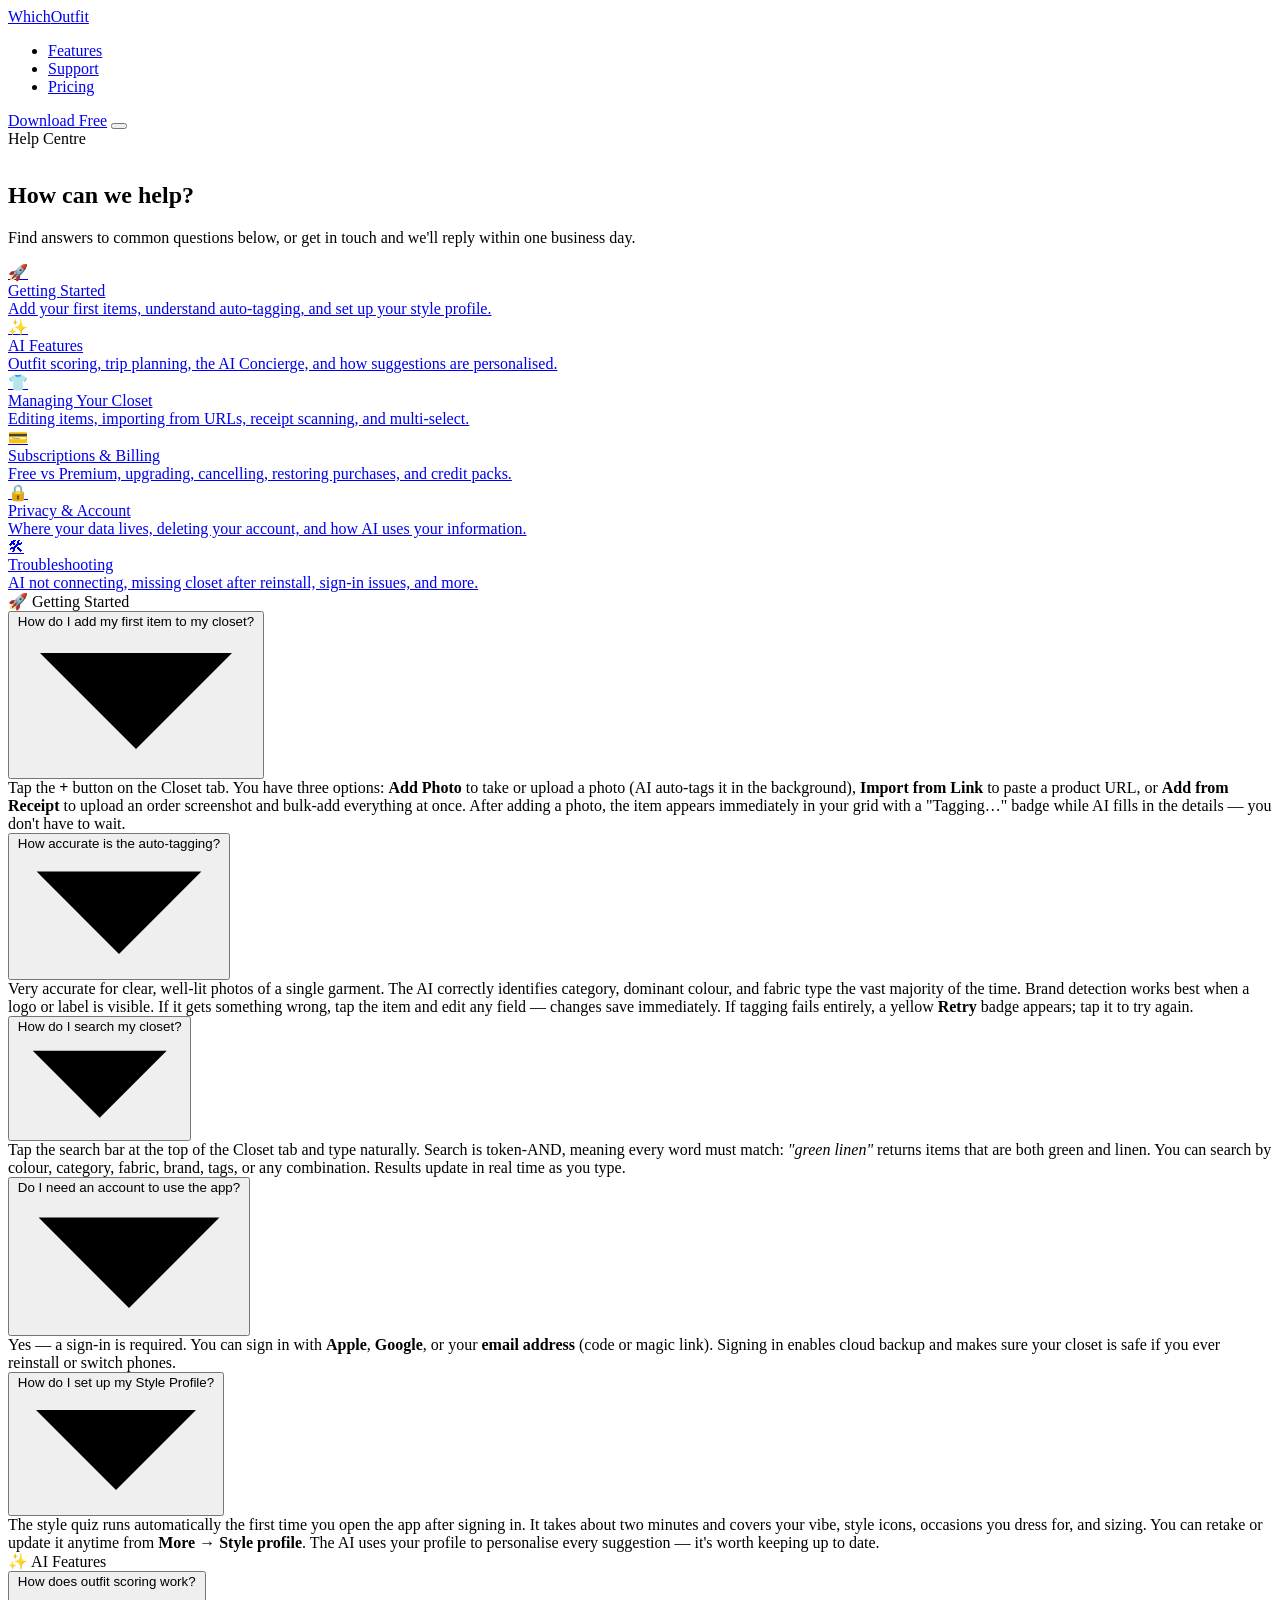
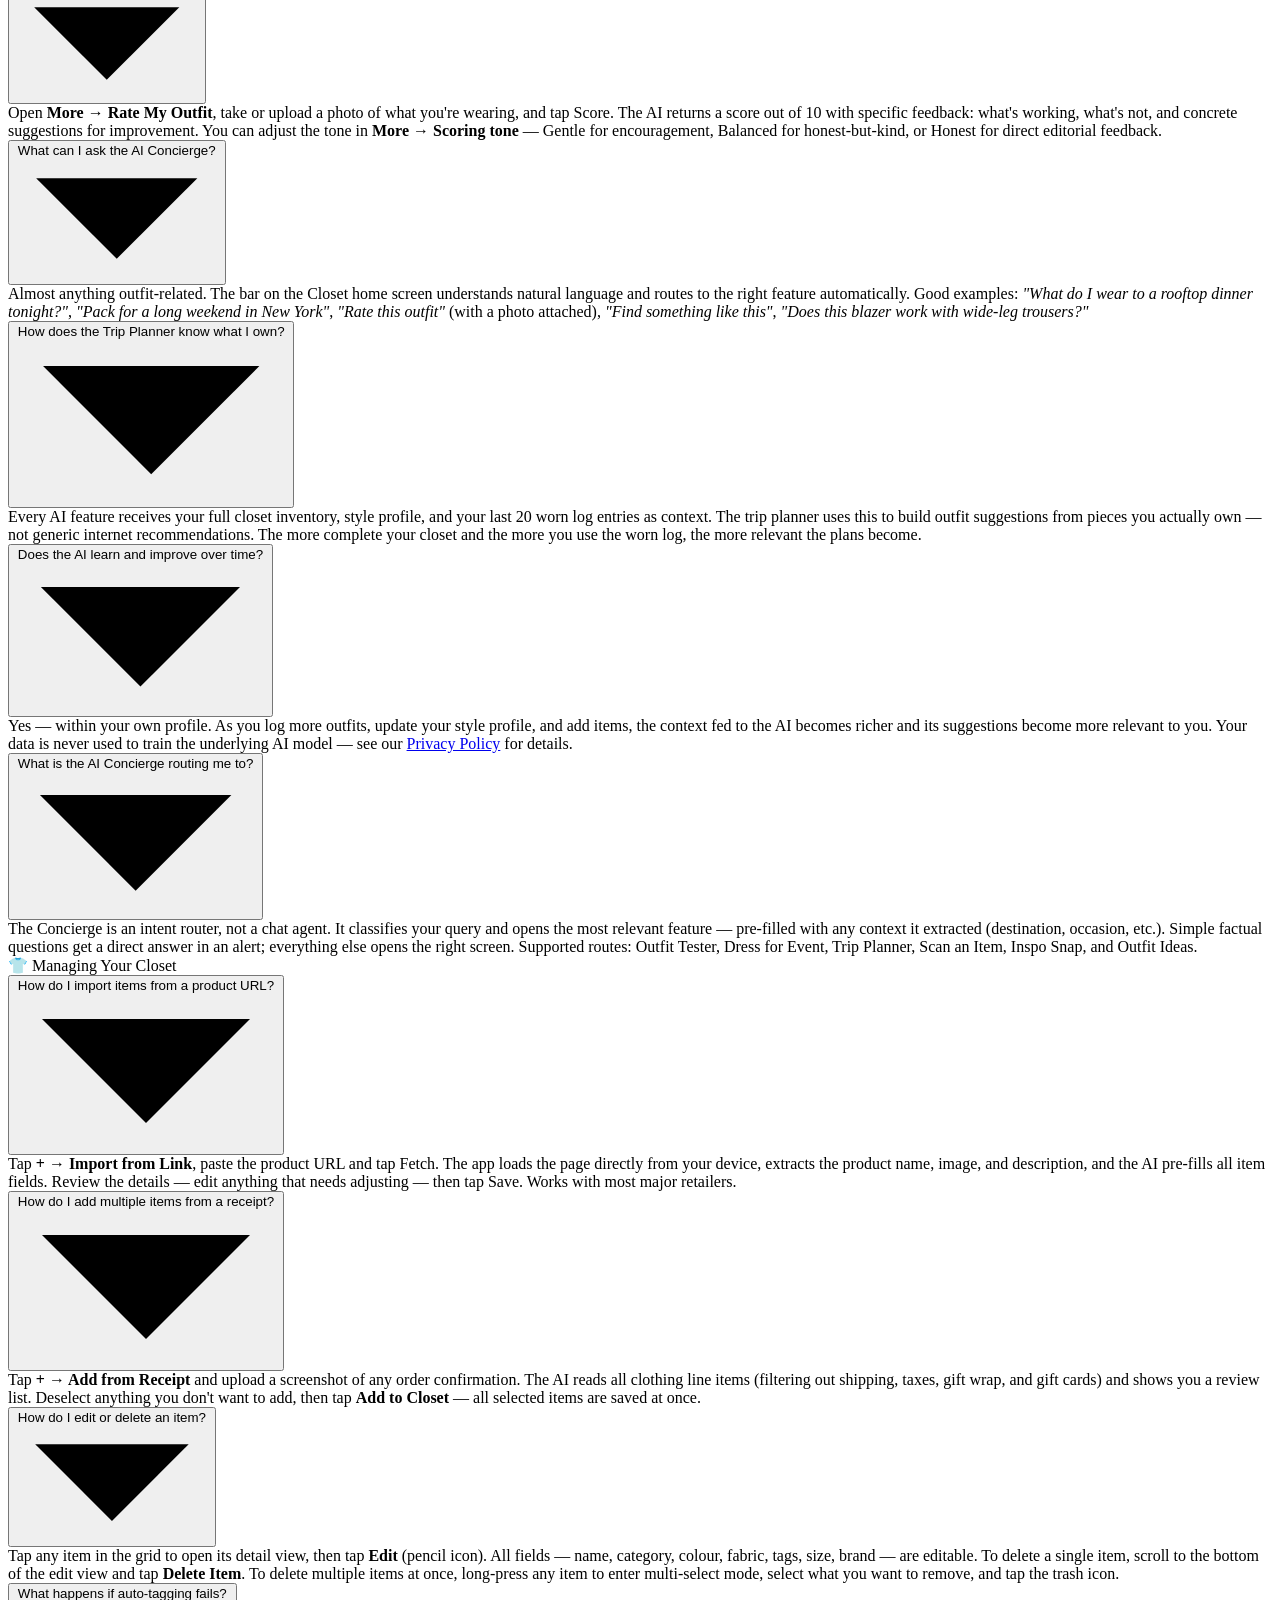
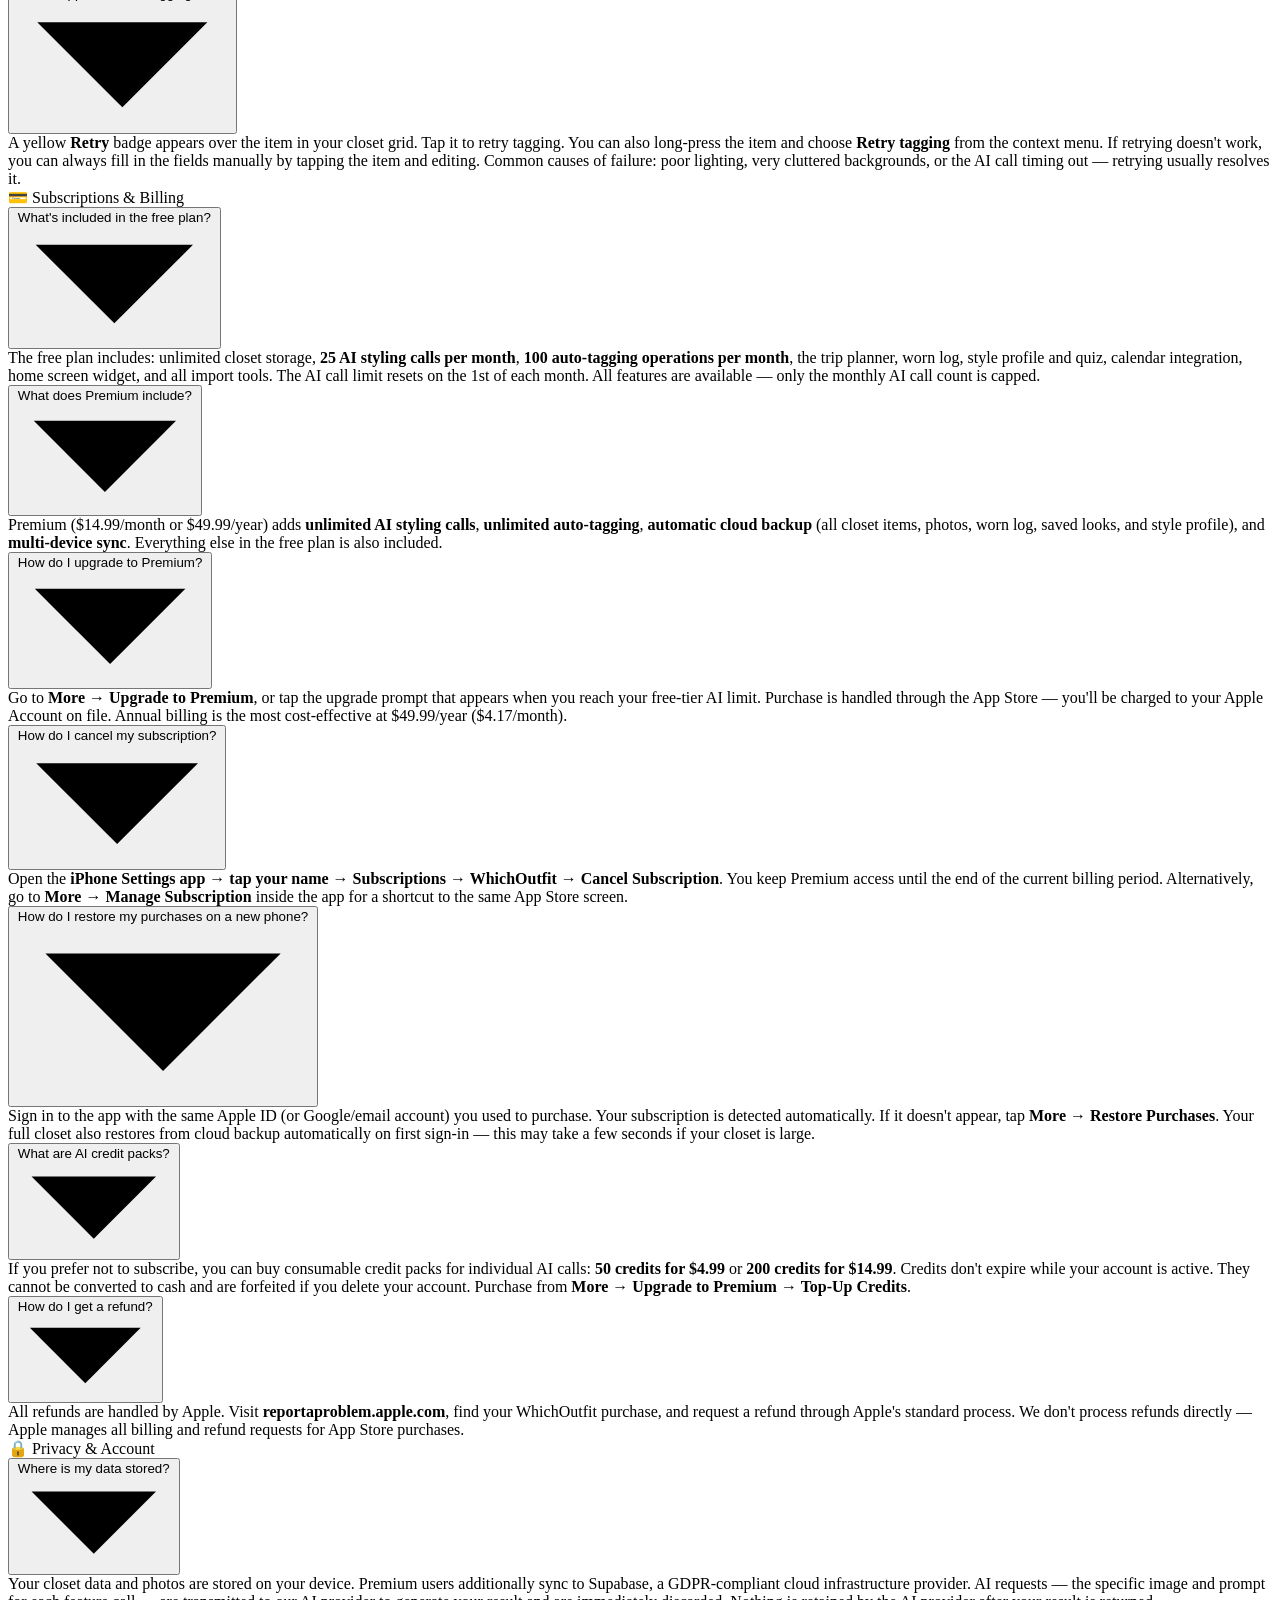
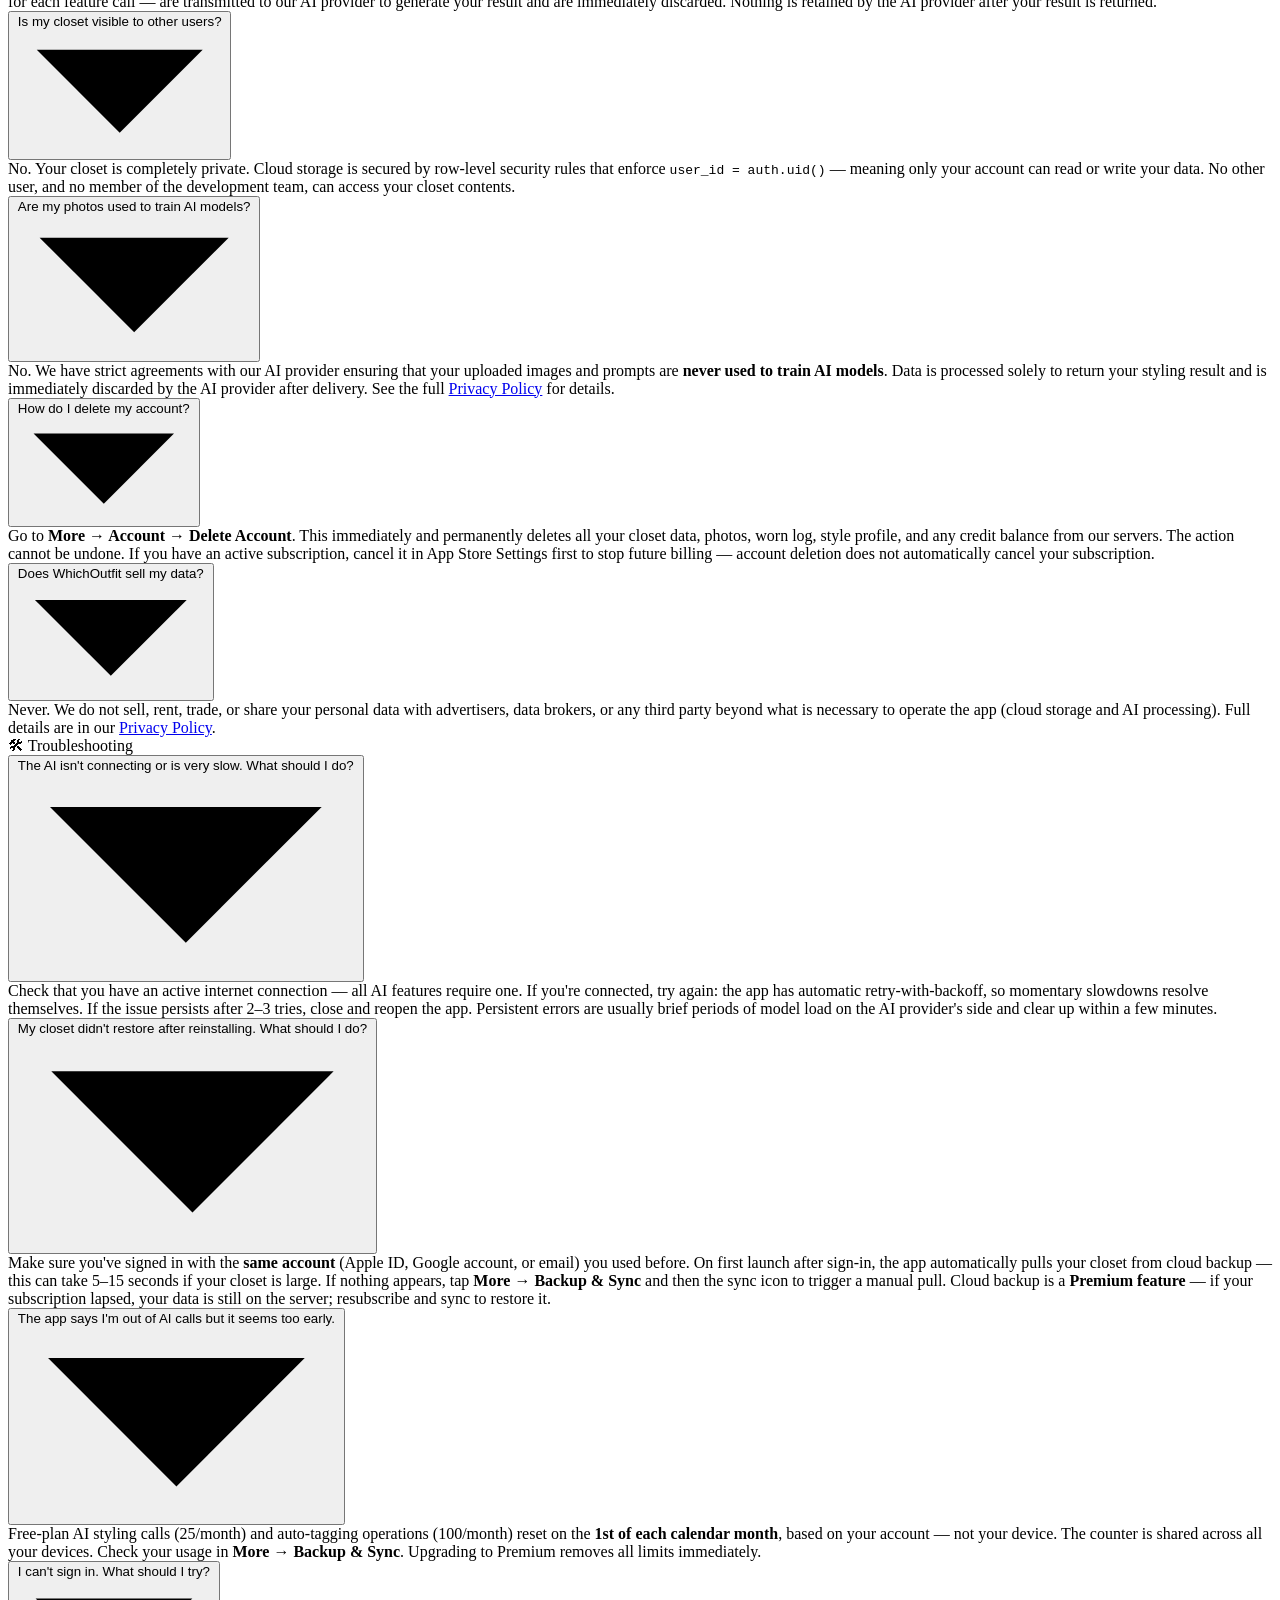
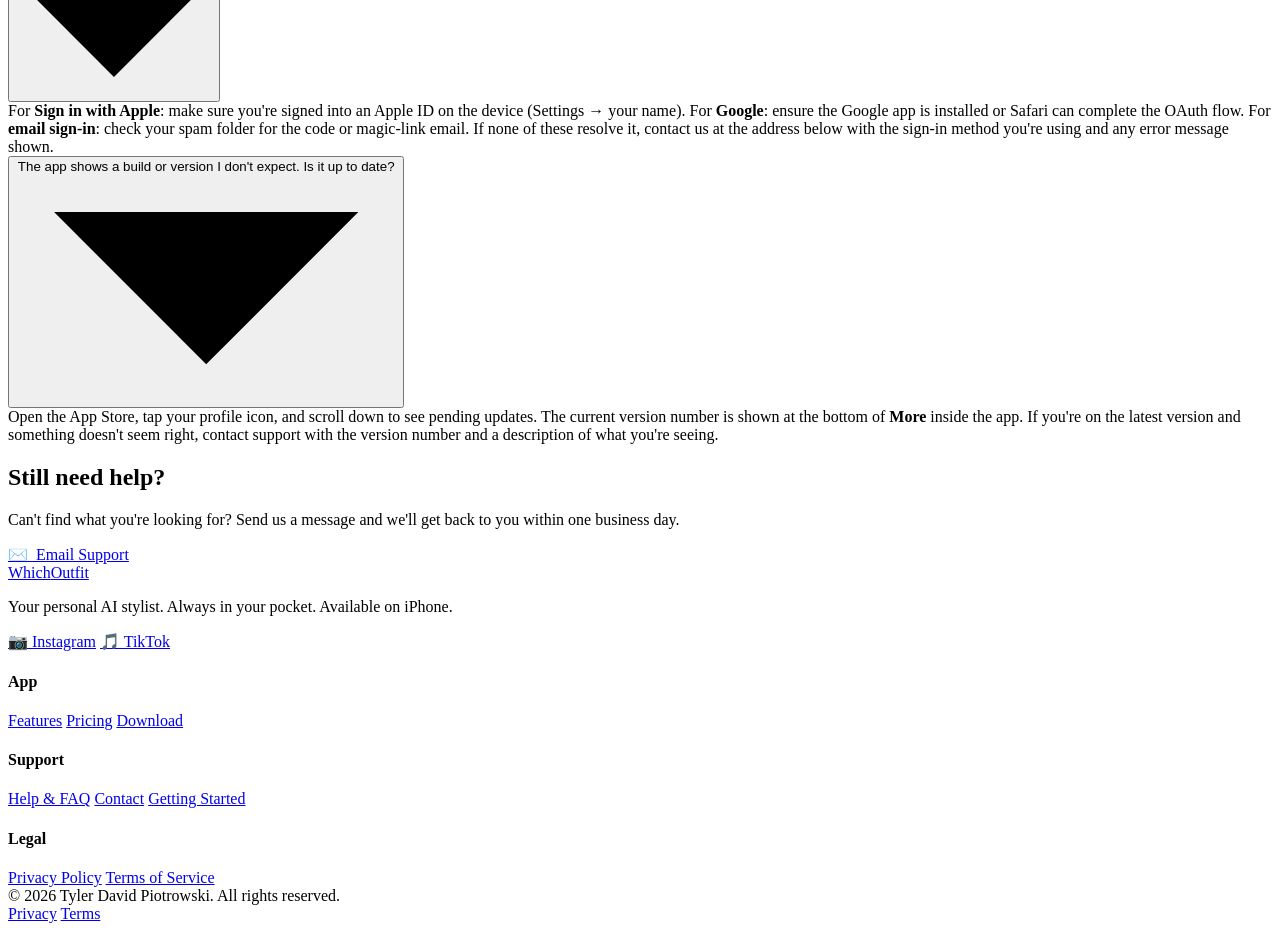
==== support.html @ e0edd76d "Update support.html" ====
<!DOCTYPE html>
<html lang="en">
<head>
  <meta charset="UTF-8">
  <meta name="viewport" content="width=device-width, initial-scale=1.0">
  <title>Support — WhichOutfit</title>
  <meta name="description" content="Help, FAQ, and support for WhichOutfit. Getting started, AI features, subscriptions, privacy, and troubleshooting.">
  <link rel="preconnect" href="https://fonts.googleapis.com">
  <link rel="preconnect" href="https://fonts.gstatic.com" crossorigin>
  <link href="https://fonts.googleapis.com/css2?family=Inter:wght@400;500;600;700;800;900&display=swap" rel="stylesheet">
  <link rel="stylesheet" href="style.css">
</head>
<body>

<nav class="nav" id="nav">
  <div class="nav-inner">
    <a href="index.html" class="nav-logo">Which<span class="grad">Outfit</span></a>
    <ul class="nav-links">
      <li><a href="features.html">Features</a></li>
      <li><a href="support.html" class="active">Support</a></li>
      <li><a href="index.html#pricing">Pricing</a></li>
    </ul>
    <a href="index.html#download" class="nav-dl">Download Free</a>
    <button class="nav-burger" aria-label="Menu"><span></span><span></span><span></span></button>
  </div>
</nav>

<!-- HERO -->
<section class="page-hero">
  <div class="container">
    <span class="eyebrow fade-up" style="color:var(--teal-l);margin-bottom:14px;display:inline-block">Help Centre</span>
    <h1 class="fade-up d1">How can we help?</h1>
    <p class="fade-up d2">Find answers to common questions below, or get in touch and we'll reply within one business day.</p>
  </div>
</section>

<!-- QUICK-NAV CARDS -->
<section class="section section-surface" id="getting-started">
  <div class="container">
    <div class="support-cards fade-up">
      <a href="#getting-started" class="support-card">
        <span class="sc-icon">🚀</span>
        <div>
          <div class="sc-title">Getting Started</div>
          <div class="sc-desc">Add your first items, understand auto-tagging, and set up your style profile.</div>
        </div>
      </a>
      <a href="#ai-features" class="support-card">
        <span class="sc-icon">✨</span>
        <div>
          <div class="sc-title">AI Features</div>
          <div class="sc-desc">Outfit scoring, trip planning, the AI Concierge, and how suggestions are personalised.</div>
        </div>
      </a>
      <a href="#closet" class="support-card">
        <span class="sc-icon">👕</span>
        <div>
          <div class="sc-title">Managing Your Closet</div>
          <div class="sc-desc">Editing items, importing from URLs, receipt scanning, and multi-select.</div>
        </div>
      </a>
      <a href="#billing" class="support-card">
        <span class="sc-icon">💳</span>
        <div>
          <div class="sc-title">Subscriptions & Billing</div>
          <div class="sc-desc">Free vs Premium, upgrading, cancelling, restoring purchases, and credit packs.</div>
        </div>
      </a>
      <a href="#privacy" class="support-card">
        <span class="sc-icon">🔒</span>
        <div>
          <div class="sc-title">Privacy & Account</div>
          <div class="sc-desc">Where your data lives, deleting your account, and how AI uses your information.</div>
        </div>
      </a>
      <a href="#troubleshooting" class="support-card">
        <span class="sc-icon">🛠</span>
        <div>
          <div class="sc-title">Troubleshooting</div>
          <div class="sc-desc">AI not connecting, missing closet after reinstall, sign-in issues, and more.</div>
        </div>
      </a>
    </div>

    <!-- ── GETTING STARTED ── -->
    <div class="faq-group" id="getting-started-faq">
      <div class="faq-group-title">🚀 Getting Started</div>

      <div class="faq-item">
        <button class="faq-q">How do I add my first item to my closet?
          <span class="faq-icon"><svg viewBox="0 0 10 6"><polyline points="1,1 5,5 9,1"/></svg></span>
        </button>
        <div class="faq-a"><div class="faq-a-inner">
          Tap the <strong>+</strong> button on the Closet tab. You have three options: <strong>Add Photo</strong> to take or upload a photo (AI auto-tags it in the background), <strong>Import from Link</strong> to paste a product URL, or <strong>Add from Receipt</strong> to upload an order screenshot and bulk-add everything at once. After adding a photo, the item appears immediately in your grid with a "Tagging…" badge while AI fills in the details — you don't have to wait.
        </div></div>
      </div>

      <div class="faq-item">
        <button class="faq-q">How accurate is the auto-tagging?
          <span class="faq-icon"><svg viewBox="0 0 10 6"><polyline points="1,1 5,5 9,1"/></svg></span>
        </button>
        <div class="faq-a"><div class="faq-a-inner">
          Very accurate for clear, well-lit photos of a single garment. The AI correctly identifies category, dominant colour, and fabric type the vast majority of the time. Brand detection works best when a logo or label is visible. If it gets something wrong, tap the item and edit any field — changes save immediately. If tagging fails entirely, a yellow <strong>Retry</strong> badge appears; tap it to try again.
        </div></div>
      </div>

      <div class="faq-item">
        <button class="faq-q">How do I search my closet?
          <span class="faq-icon"><svg viewBox="0 0 10 6"><polyline points="1,1 5,5 9,1"/></svg></span>
        </button>
        <div class="faq-a"><div class="faq-a-inner">
          Tap the search bar at the top of the Closet tab and type naturally. Search is token-AND, meaning every word must match: <em>"green linen"</em> returns items that are both green and linen. You can search by colour, category, fabric, brand, tags, or any combination. Results update in real time as you type.
        </div></div>
      </div>

      <div class="faq-item">
        <button class="faq-q">Do I need an account to use the app?
          <span class="faq-icon"><svg viewBox="0 0 10 6"><polyline points="1,1 5,5 9,1"/></svg></span>
        </button>
        <div class="faq-a"><div class="faq-a-inner">
          Yes — a sign-in is required. You can sign in with <strong>Apple</strong>, <strong>Google</strong>, or your <strong>email address</strong> (code or magic link). Signing in enables cloud backup and makes sure your closet is safe if you ever reinstall or switch phones.
        </div></div>
      </div>

      <div class="faq-item">
        <button class="faq-q">How do I set up my Style Profile?
          <span class="faq-icon"><svg viewBox="0 0 10 6"><polyline points="1,1 5,5 9,1"/></svg></span>
        </button>
        <div class="faq-a"><div class="faq-a-inner">
          The style quiz runs automatically the first time you open the app after signing in. It takes about two minutes and covers your vibe, style icons, occasions you dress for, and sizing. You can retake or update it anytime from <strong>More → Style profile</strong>. The AI uses your profile to personalise every suggestion — it's worth keeping up to date.
        </div></div>
      </div>
    </div>

    <!-- ── AI FEATURES ── -->
    <div class="faq-group" id="ai-features">
      <div class="faq-group-title">✨ AI Features</div>

      <div class="faq-item">
        <button class="faq-q">How does outfit scoring work?
          <span class="faq-icon"><svg viewBox="0 0 10 6"><polyline points="1,1 5,5 9,1"/></svg></span>
        </button>
        <div class="faq-a"><div class="faq-a-inner">
          Open <strong>More → Rate My Outfit</strong>, take or upload a photo of what you're wearing, and tap Score. The AI returns a score out of 10 with specific feedback: what's working, what's not, and concrete suggestions for improvement. You can adjust the tone in <strong>More → Scoring tone</strong> — Gentle for encouragement, Balanced for honest-but-kind, or Honest for direct editorial feedback.
        </div></div>
      </div>

      <div class="faq-item">
        <button class="faq-q">What can I ask the AI Concierge?
          <span class="faq-icon"><svg viewBox="0 0 10 6"><polyline points="1,1 5,5 9,1"/></svg></span>
        </button>
        <div class="faq-a"><div class="faq-a-inner">
          Almost anything outfit-related. The bar on the Closet home screen understands natural language and routes to the right feature automatically. Good examples: <em>"What do I wear to a rooftop dinner tonight?"</em>, <em>"Pack for a long weekend in New York"</em>, <em>"Rate this outfit"</em> (with a photo attached), <em>"Find something like this"</em>, <em>"Does this blazer work with wide-leg trousers?"</em>
        </div></div>
      </div>

      <div class="faq-item">
        <button class="faq-q">How does the Trip Planner know what I own?
          <span class="faq-icon"><svg viewBox="0 0 10 6"><polyline points="1,1 5,5 9,1"/></svg></span>
        </button>
        <div class="faq-a"><div class="faq-a-inner">
          Every AI feature receives your full closet inventory, style profile, and your last 20 worn log entries as context. The trip planner uses this to build outfit suggestions from pieces you actually own — not generic internet recommendations. The more complete your closet and the more you use the worn log, the more relevant the plans become.
        </div></div>
      </div>

      <div class="faq-item">
        <button class="faq-q">Does the AI learn and improve over time?
          <span class="faq-icon"><svg viewBox="0 0 10 6"><polyline points="1,1 5,5 9,1"/></svg></span>
        </button>
        <div class="faq-a"><div class="faq-a-inner">
          Yes — within your own profile. As you log more outfits, update your style profile, and add items, the context fed to the AI becomes richer and its suggestions become more relevant to you. Your data is never used to train the underlying AI model — see our <a href="privacy.html">Privacy Policy</a> for details.
        </div></div>
      </div>

      <div class="faq-item">
        <button class="faq-q">What is the AI Concierge routing me to?
          <span class="faq-icon"><svg viewBox="0 0 10 6"><polyline points="1,1 5,5 9,1"/></svg></span>
        </button>
        <div class="faq-a"><div class="faq-a-inner">
          The Concierge is an intent router, not a chat agent. It classifies your query and opens the most relevant feature — pre-filled with any context it extracted (destination, occasion, etc.). Simple factual questions get a direct answer in an alert; everything else opens the right screen. Supported routes: Outfit Tester, Dress for Event, Trip Planner, Scan an Item, Inspo Snap, and Outfit Ideas.
        </div></div>
      </div>
    </div>

    <!-- ── CLOSET MANAGEMENT ── -->
    <div class="faq-group" id="closet">
      <div class="faq-group-title">👕 Managing Your Closet</div>

      <div class="faq-item">
        <button class="faq-q">How do I import items from a product URL?
          <span class="faq-icon"><svg viewBox="0 0 10 6"><polyline points="1,1 5,5 9,1"/></svg></span>
        </button>
        <div class="faq-a"><div class="faq-a-inner">
          Tap <strong>+ → Import from Link</strong>, paste the product URL and tap Fetch. The app loads the page directly from your device, extracts the product name, image, and description, and the AI pre-fills all item fields. Review the details — edit anything that needs adjusting — then tap Save. Works with most major retailers.
        </div></div>
      </div>

      <div class="faq-item">
        <button class="faq-q">How do I add multiple items from a receipt?
          <span class="faq-icon"><svg viewBox="0 0 10 6"><polyline points="1,1 5,5 9,1"/></svg></span>
        </button>
        <div class="faq-a"><div class="faq-a-inner">
          Tap <strong>+ → Add from Receipt</strong> and upload a screenshot of any order confirmation. The AI reads all clothing line items (filtering out shipping, taxes, gift wrap, and gift cards) and shows you a review list. Deselect anything you don't want to add, then tap <strong>Add to Closet</strong> — all selected items are saved at once.
        </div></div>
      </div>

      <div class="faq-item">
        <button class="faq-q">How do I edit or delete an item?
          <span class="faq-icon"><svg viewBox="0 0 10 6"><polyline points="1,1 5,5 9,1"/></svg></span>
        </button>
        <div class="faq-a"><div class="faq-a-inner">
          Tap any item in the grid to open its detail view, then tap <strong>Edit</strong> (pencil icon). All fields — name, category, colour, fabric, tags, size, brand — are editable. To delete a single item, scroll to the bottom of the edit view and tap <strong>Delete Item</strong>. To delete multiple items at once, long-press any item to enter multi-select mode, select what you want to remove, and tap the trash icon.
        </div></div>
      </div>

      <div class="faq-item">
        <button class="faq-q">What happens if auto-tagging fails?
          <span class="faq-icon"><svg viewBox="0 0 10 6"><polyline points="1,1 5,5 9,1"/></svg></span>
        </button>
        <div class="faq-a"><div class="faq-a-inner">
          A yellow <strong>Retry</strong> badge appears over the item in your closet grid. Tap it to retry tagging. You can also long-press the item and choose <strong>Retry tagging</strong> from the context menu. If retrying doesn't work, you can always fill in the fields manually by tapping the item and editing. Common causes of failure: poor lighting, very cluttered backgrounds, or the AI call timing out — retrying usually resolves it.
        </div></div>
      </div>
    </div>

    <!-- ── BILLING ── -->
    <div class="faq-group" id="billing">
      <div class="faq-group-title">💳 Subscriptions & Billing</div>

      <div class="faq-item">
        <button class="faq-q">What's included in the free plan?
          <span class="faq-icon"><svg viewBox="0 0 10 6"><polyline points="1,1 5,5 9,1"/></svg></span>
        </button>
        <div class="faq-a"><div class="faq-a-inner">
          The free plan includes: unlimited closet storage, <strong>25 AI styling calls per month</strong>, <strong>100 auto-tagging operations per month</strong>, the trip planner, worn log, style profile and quiz, calendar integration, home screen widget, and all import tools. The AI call limit resets on the 1st of each month. All features are available — only the monthly AI call count is capped.
        </div></div>
      </div>

      <div class="faq-item">
        <button class="faq-q">What does Premium include?
          <span class="faq-icon"><svg viewBox="0 0 10 6"><polyline points="1,1 5,5 9,1"/></svg></span>
        </button>
        <div class="faq-a"><div class="faq-a-inner">
          Premium ($14.99/month or $49.99/year) adds <strong>unlimited AI styling calls</strong>, <strong>unlimited auto-tagging</strong>, <strong>automatic cloud backup</strong> (all closet items, photos, worn log, saved looks, and style profile), and <strong>multi-device sync</strong>. Everything else in the free plan is also included.
        </div></div>
      </div>

      <div class="faq-item">
        <button class="faq-q">How do I upgrade to Premium?
          <span class="faq-icon"><svg viewBox="0 0 10 6"><polyline points="1,1 5,5 9,1"/></svg></span>
        </button>
        <div class="faq-a"><div class="faq-a-inner">
          Go to <strong>More → Upgrade to Premium</strong>, or tap the upgrade prompt that appears when you reach your free-tier AI limit. Purchase is handled through the App Store — you'll be charged to your Apple Account on file. Annual billing is the most cost-effective at $49.99/year ($4.17/month).
        </div></div>
      </div>

      <div class="faq-item">
        <button class="faq-q">How do I cancel my subscription?
          <span class="faq-icon"><svg viewBox="0 0 10 6"><polyline points="1,1 5,5 9,1"/></svg></span>
        </button>
        <div class="faq-a"><div class="faq-a-inner">
          Open the <strong>iPhone Settings app → tap your name → Subscriptions → WhichOutfit → Cancel Subscription</strong>. You keep Premium access until the end of the current billing period. Alternatively, go to <strong>More → Manage Subscription</strong> inside the app for a shortcut to the same App Store screen.
        </div></div>
      </div>

      <div class="faq-item">
        <button class="faq-q">How do I restore my purchases on a new phone?
          <span class="faq-icon"><svg viewBox="0 0 10 6"><polyline points="1,1 5,5 9,1"/></svg></span>
        </button>
        <div class="faq-a"><div class="faq-a-inner">
          Sign in to the app with the same Apple ID (or Google/email account) you used to purchase. Your subscription is detected automatically. If it doesn't appear, tap <strong>More → Restore Purchases</strong>. Your full closet also restores from cloud backup automatically on first sign-in — this may take a few seconds if your closet is large.
        </div></div>
      </div>

      <div class="faq-item">
        <button class="faq-q">What are AI credit packs?
          <span class="faq-icon"><svg viewBox="0 0 10 6"><polyline points="1,1 5,5 9,1"/></svg></span>
        </button>
        <div class="faq-a"><div class="faq-a-inner">
          If you prefer not to subscribe, you can buy consumable credit packs for individual AI calls: <strong>50 credits for $4.99</strong> or <strong>200 credits for $14.99</strong>. Credits don't expire while your account is active. They cannot be converted to cash and are forfeited if you delete your account. Purchase from <strong>More → Upgrade to Premium → Top-Up Credits</strong>.
        </div></div>
      </div>

      <div class="faq-item">
        <button class="faq-q">How do I get a refund?
          <span class="faq-icon"><svg viewBox="0 0 10 6"><polyline points="1,1 5,5 9,1"/></svg></span>
        </button>
        <div class="faq-a"><div class="faq-a-inner">
          All refunds are handled by Apple. Visit <strong>reportaproblem.apple.com</strong>, find your WhichOutfit purchase, and request a refund through Apple's standard process. We don't process refunds directly — Apple manages all billing and refund requests for App Store purchases.
        </div></div>
      </div>
    </div>

    <!-- ── PRIVACY & ACCOUNT ── -->
    <div class="faq-group" id="privacy">
      <div class="faq-group-title">🔒 Privacy & Account</div>

      <div class="faq-item">
        <button class="faq-q">Where is my data stored?
          <span class="faq-icon"><svg viewBox="0 0 10 6"><polyline points="1,1 5,5 9,1"/></svg></span>
        </button>
        <div class="faq-a"><div class="faq-a-inner">
          Your closet data and photos are stored on your device. Premium users additionally sync to Supabase, a GDPR-compliant cloud infrastructure provider. AI requests — the specific image and prompt for each feature call — are transmitted to our AI provider to generate your result and are immediately discarded. Nothing is retained by the AI provider after your result is returned.
        </div></div>
      </div>

      <div class="faq-item">
        <button class="faq-q">Is my closet visible to other users?
          <span class="faq-icon"><svg viewBox="0 0 10 6"><polyline points="1,1 5,5 9,1"/></svg></span>
        </button>
        <div class="faq-a"><div class="faq-a-inner">
          No. Your closet is completely private. Cloud storage is secured by row-level security rules that enforce <code>user_id = auth.uid()</code> — meaning only your account can read or write your data. No other user, and no member of the development team, can access your closet contents.
        </div></div>
      </div>

      <div class="faq-item">
        <button class="faq-q">Are my photos used to train AI models?
          <span class="faq-icon"><svg viewBox="0 0 10 6"><polyline points="1,1 5,5 9,1"/></svg></span>
        </button>
        <div class="faq-a"><div class="faq-a-inner">
          No. We have strict agreements with our AI provider ensuring that your uploaded images and prompts are <strong>never used to train AI models</strong>. Data is processed solely to return your styling result and is immediately discarded by the AI provider after delivery. See the full <a href="privacy.html">Privacy Policy</a> for details.
        </div></div>
      </div>

      <div class="faq-item">
        <button class="faq-q">How do I delete my account?
          <span class="faq-icon"><svg viewBox="0 0 10 6"><polyline points="1,1 5,5 9,1"/></svg></span>
        </button>
        <div class="faq-a"><div class="faq-a-inner">
          Go to <strong>More → Account → Delete Account</strong>. This immediately and permanently deletes all your closet data, photos, worn log, style profile, and any credit balance from our servers. The action cannot be undone. If you have an active subscription, cancel it in App Store Settings first to stop future billing — account deletion does not automatically cancel your subscription.
        </div></div>
      </div>

      <div class="faq-item">
        <button class="faq-q">Does WhichOutfit sell my data?
          <span class="faq-icon"><svg viewBox="0 0 10 6"><polyline points="1,1 5,5 9,1"/></svg></span>
        </button>
        <div class="faq-a"><div class="faq-a-inner">
          Never. We do not sell, rent, trade, or share your personal data with advertisers, data brokers, or any third party beyond what is necessary to operate the app (cloud storage and AI processing). Full details are in our <a href="privacy.html">Privacy Policy</a>.
        </div></div>
      </div>
    </div>

    <!-- ── TROUBLESHOOTING ── -->
    <div class="faq-group" id="troubleshooting">
      <div class="faq-group-title">🛠 Troubleshooting</div>

      <div class="faq-item">
        <button class="faq-q">The AI isn't connecting or is very slow. What should I do?
          <span class="faq-icon"><svg viewBox="0 0 10 6"><polyline points="1,1 5,5 9,1"/></svg></span>
        </button>
        <div class="faq-a"><div class="faq-a-inner">
          Check that you have an active internet connection — all AI features require one. If you're connected, try again: the app has automatic retry-with-backoff, so momentary slowdowns resolve themselves. If the issue persists after 2–3 tries, close and reopen the app. Persistent errors are usually brief periods of model load on the AI provider's side and clear up within a few minutes.
        </div></div>
      </div>

      <div class="faq-item">
        <button class="faq-q">My closet didn't restore after reinstalling. What should I do?
          <span class="faq-icon"><svg viewBox="0 0 10 6"><polyline points="1,1 5,5 9,1"/></svg></span>
        </button>
        <div class="faq-a"><div class="faq-a-inner">
          Make sure you've signed in with the <strong>same account</strong> (Apple ID, Google account, or email) you used before. On first launch after sign-in, the app automatically pulls your closet from cloud backup — this can take 5–15 seconds if your closet is large. If nothing appears, tap <strong>More → Backup & Sync</strong> and then the sync icon to trigger a manual pull. Cloud backup is a <strong>Premium feature</strong> — if your subscription lapsed, your data is still on the server; resubscribe and sync to restore it.
        </div></div>
      </div>

      <div class="faq-item">
        <button class="faq-q">The app says I'm out of AI calls but it seems too early.
          <span class="faq-icon"><svg viewBox="0 0 10 6"><polyline points="1,1 5,5 9,1"/></svg></span>
        </button>
        <div class="faq-a"><div class="faq-a-inner">
          Free-plan AI styling calls (25/month) and auto-tagging operations (100/month) reset on the <strong>1st of each calendar month</strong>, based on your account — not your device. The counter is shared across all your devices. Check your usage in <strong>More → Backup & Sync</strong>. Upgrading to Premium removes all limits immediately.
        </div></div>
      </div>

      <div class="faq-item">
        <button class="faq-q">I can't sign in. What should I try?
          <span class="faq-icon"><svg viewBox="0 0 10 6"><polyline points="1,1 5,5 9,1"/></svg></span>
        </button>
        <div class="faq-a"><div class="faq-a-inner">
          For <strong>Sign in with Apple</strong>: make sure you're signed into an Apple ID on the device (Settings → your name). For <strong>Google</strong>: ensure the Google app is installed or Safari can complete the OAuth flow. For <strong>email sign-in</strong>: check your spam folder for the code or magic-link email. If none of these resolve it, contact us at the address below with the sign-in method you're using and any error message shown.
        </div></div>
      </div>

      <div class="faq-item">
        <button class="faq-q">The app shows a build or version I don't expect. Is it up to date?
          <span class="faq-icon"><svg viewBox="0 0 10 6"><polyline points="1,1 5,5 9,1"/></svg></span>
        </button>
        <div class="faq-a"><div class="faq-a-inner">
          Open the App Store, tap your profile icon, and scroll down to see pending updates. The current version number is shown at the bottom of <strong>More</strong> inside the app. If you're on the latest version and something doesn't seem right, contact support with the version number and a description of what you're seeing.
        </div></div>
      </div>
    </div>

  </div>
</section>

<!-- CONTACT -->
<section class="section section-surface" id="contact" style="padding-top:0">
  <div class="container">
    <div class="contact-box">
      <h2 class="fade-up">Still need help?</h2>
      <p class="fade-up d1">Can't find what you're looking for? Send us a message and we'll get back to you within one business day.</p>
      <!-- TODO: Replace with a dedicated support email (e.g. support@myclosetapp.com) -->
      <a href="mailto:tdpiotrowski3@gmail.com?subject=WhichOutfit Support" class="contact-link fade-up d2">
        ✉️ &nbsp;Email Support
      </a>
    </div>
  </div>
</section>

<footer class="footer">
  <div class="container">
    <div class="footer-grid">
      <div class="footer-brand">
        <a href="index.html" class="footer-logo">Which<span class="grad">Outfit</span></a>
        <p>Your personal AI stylist. Always in your pocket. Available on iPhone.</p>
        <div class="footer-social">
          <a href="https://instagram.com" target="_blank" rel="noopener">📷 Instagram</a>
          <a href="https://tiktok.com" target="_blank" rel="noopener">🎵 TikTok</a>
        </div>
      </div>
      <div class="footer-col">
        <h4>App</h4>
        <a href="features.html">Features</a>
        <a href="index.html#pricing">Pricing</a>
        <a href="index.html#download">Download</a>
      </div>
      <div class="footer-col">
        <h4>Support</h4>
        <a href="support.html">Help & FAQ</a>
        <a href="#contact">Contact</a>
        <a href="#getting-started">Getting Started</a>
      </div>
      <div class="footer-col">
        <h4>Legal</h4>
        <a href="privacy.html">Privacy Policy</a>
        <a href="terms.html">Terms of Service</a>
      </div>
    </div>
    <div class="footer-bottom">
      <span class="footer-copy">© 2026 Tyler David Piotrowski. All rights reserved.</span>
      <div class="footer-legal">
        <a href="privacy.html">Privacy</a>
        <a href="terms.html">Terms</a>
      </div>
    </div>
  </div>
</footer>

<script src="main.js"></script>
</body>
</html>
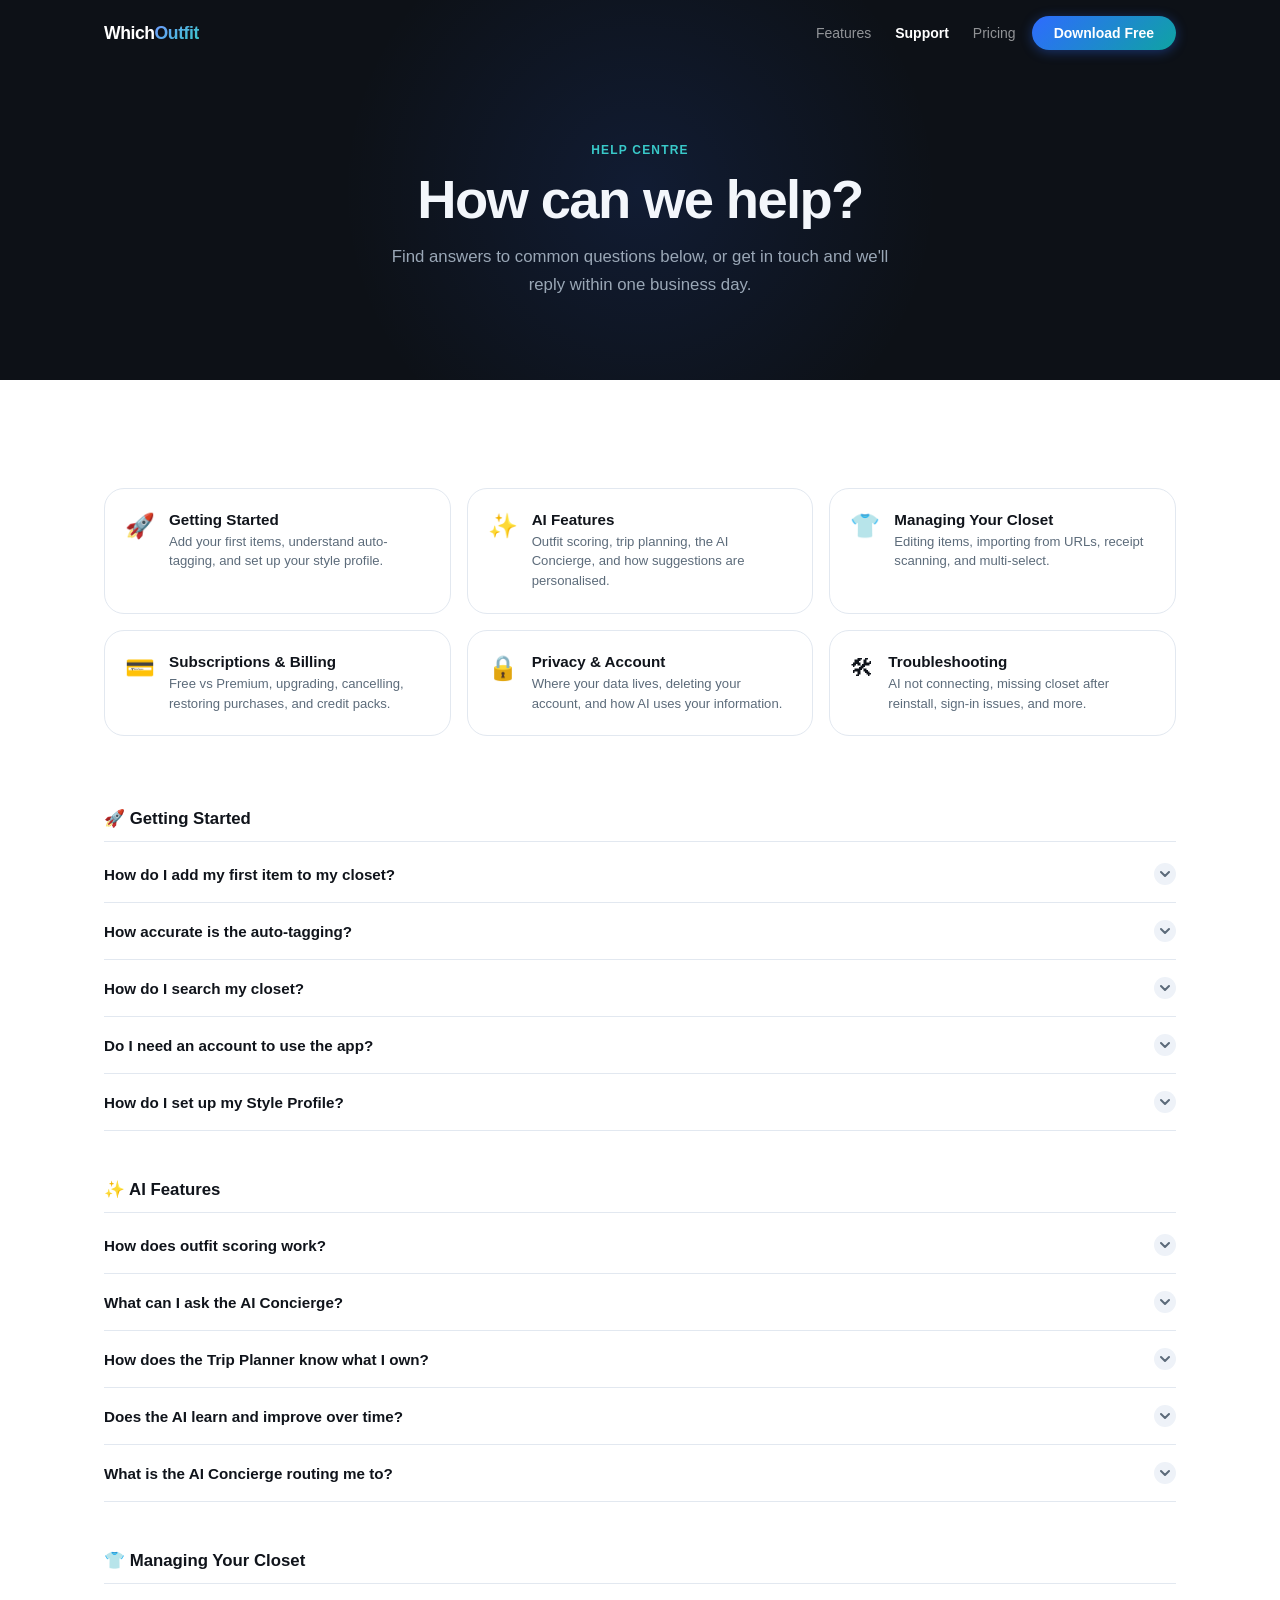
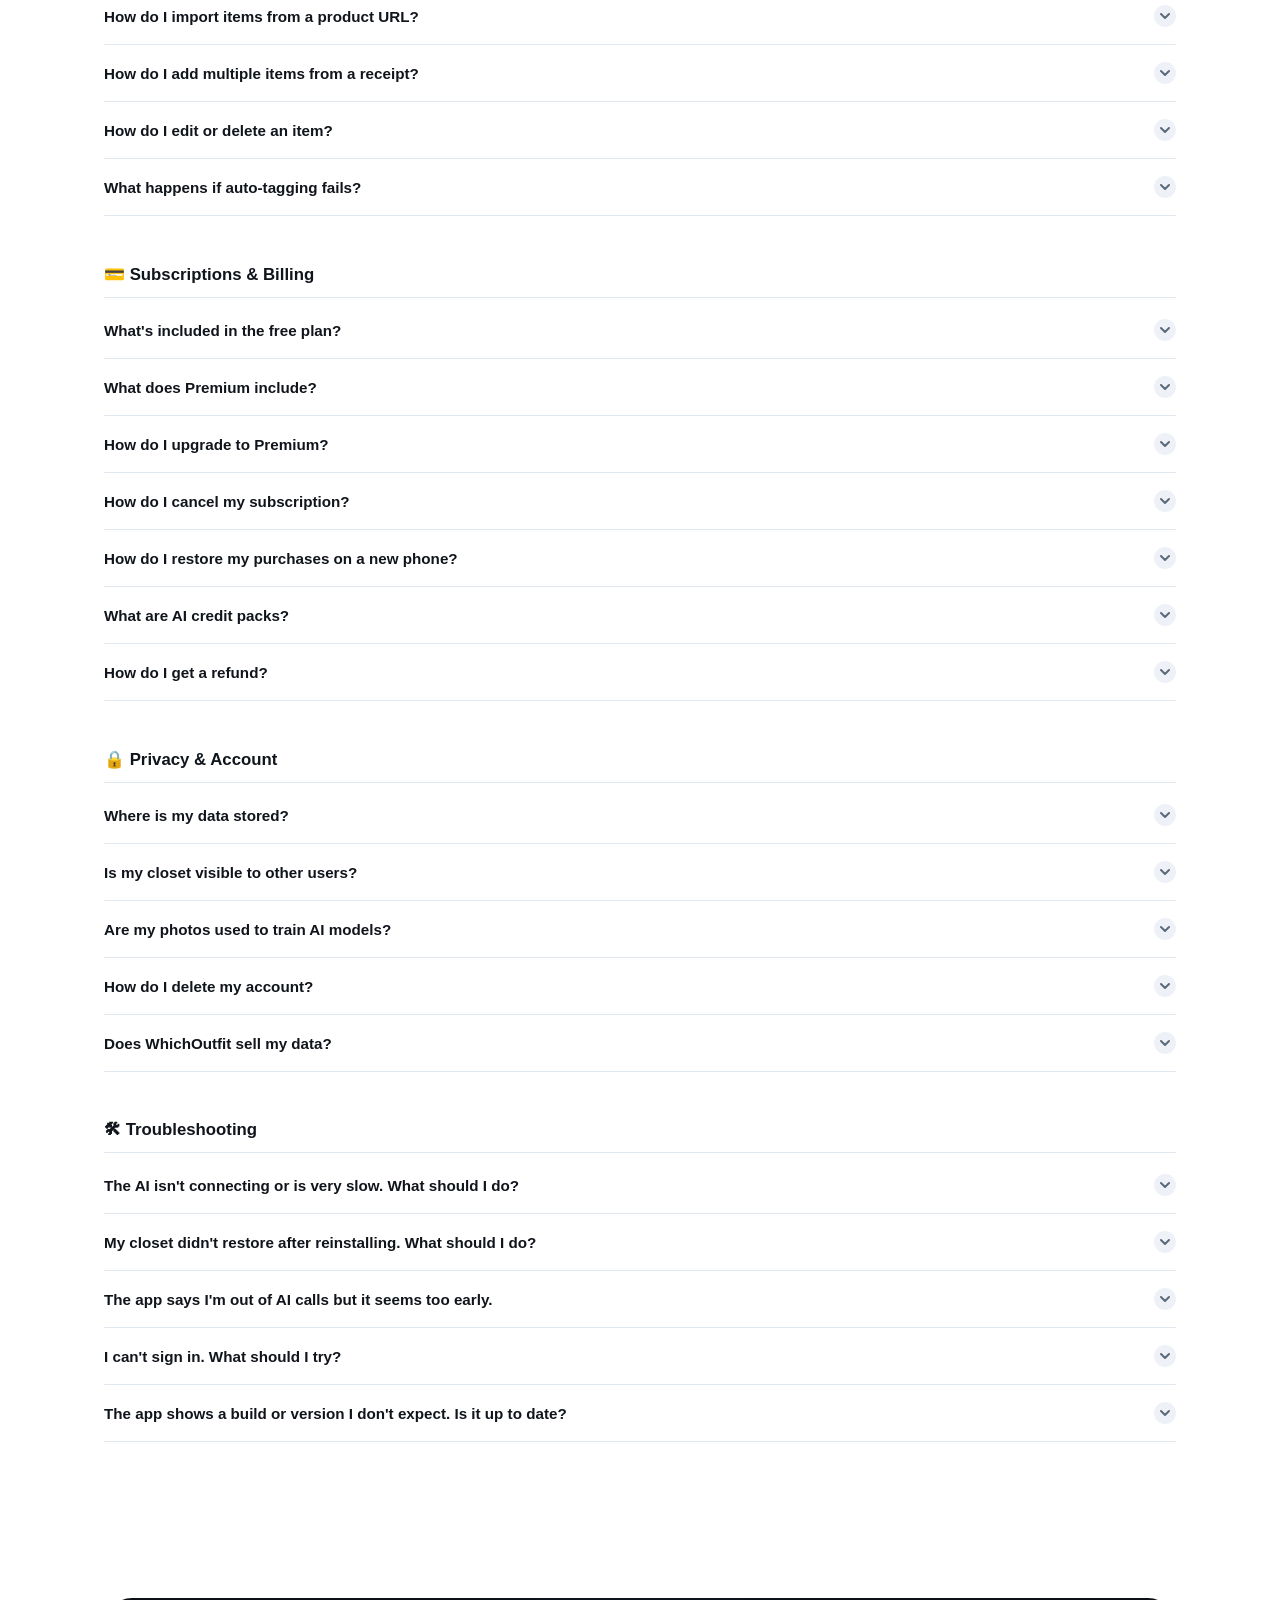
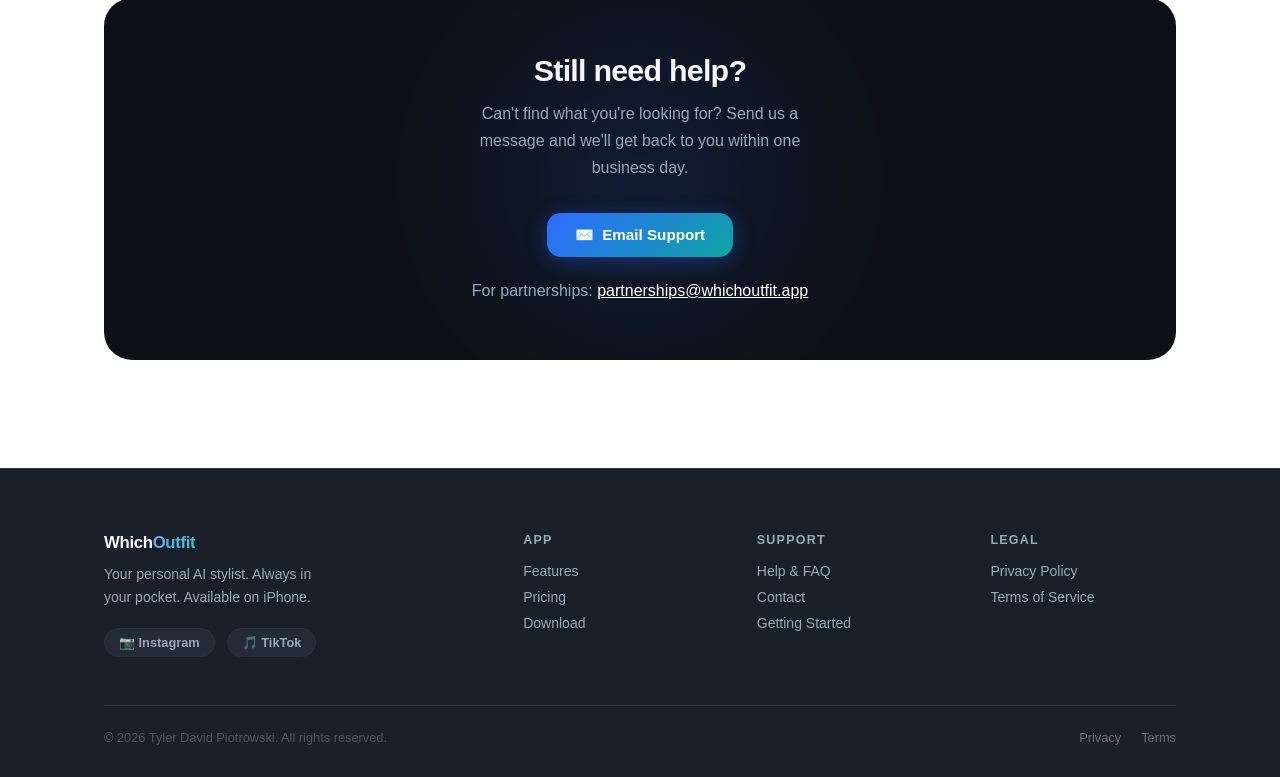
==== commit ad89f26e: "Polish: favicon, social/theme meta, focus states, custom scrollbar, reduced-motion Co-Authored-By: C" ====
--- a/support.html
+++ b/support.html
@@ -8,6 +8,8 @@
   <link rel="preconnect" href="https://fonts.googleapis.com">
   <link rel="preconnect" href="https://fonts.gstatic.com" crossorigin>
   <link href="https://fonts.googleapis.com/css2?family=Inter:wght@400;500;600;700;800;900&display=swap" rel="stylesheet">
+  <meta name="theme-color" content="#0D1117">
+  <link rel="icon" type="image/svg+xml" href="favicon.svg">
   <link rel="stylesheet" href="style.css">
 </head>
 <body>
@@ -400,10 +402,12 @@
     <div class="contact-box">
       <h2 class="fade-up">Still need help?</h2>
       <p class="fade-up d1">Can't find what you're looking for? Send us a message and we'll get back to you within one business day.</p>
-      <!-- TODO: Replace with a dedicated support email (e.g. support@myclosetapp.com) -->
-      <a href="mailto:tdpiotrowski3@gmail.com?subject=WhichOutfit Support" class="contact-link fade-up d2">
+      <a href="mailto:support@whichoutfit.app?subject=WhichOutfit Support" class="contact-link fade-up d2">
         ✉️ &nbsp;Email Support
       </a>
+      <p class="fade-up d2" style="margin-top:20px;margin-bottom:0">
+        For partnerships: <a href="mailto:partnerships@whichoutfit.app" style="color:#fff;text-decoration:underline">partnerships@whichoutfit.app</a>
+      </p>
     </div>
   </div>
 </section>
--- a/style.css
+++ b/style.css
@@ -0,0 +1,385 @@
+/* WhichOutfit — Shared Stylesheet */
+
+/* ── TOKENS ─────────────────────────────────────────── */
+:root {
+  --blue:#2E6BFF; --teal:#0FA3A3; --green:#16B981;
+  --blue-l:#6F9BFF; --teal-l:#39C9C9; --green-l:#3FD7A6;
+  --grad:linear-gradient(135deg,#2E6BFF 0%,#0FA3A3 100%);
+  --grad-t:linear-gradient(135deg,#6F9BFF 0%,#39C9C9 100%);
+  --bg:#F5F7FB; --surface:#FFFFFF; --muted:#EEF2F8;
+  --text:#10141B; --text2:#5C6B7A; --border:#E2E8F0;
+  --dark:#0D1117; --dark-s:#1A2029; --dark-m:#232B36;
+  --dark-t:#F3F6FB; --dark-t2:#9AA7B6; --dark-b:#2A323D;
+  --r-sm:10px; --r-md:14px; --r-lg:20px; --r-xl:28px; --r-pill:999px;
+  --ease:cubic-bezier(0.2,0,0,1);
+}
+
+/* ── RESET ───────────────────────────────────────────── */
+*,*::before,*::after{box-sizing:border-box;margin:0;padding:0}
+html{scroll-behavior:smooth}
+body{font-family:'Inter',-apple-system,BlinkMacSystemFont,sans-serif;background:var(--bg);color:var(--text);-webkit-font-smoothing:antialiased;overflow-x:hidden}
+img{display:block;max-width:100%}
+a{color:inherit;text-decoration:none}
+button{cursor:pointer;border:none;background:none;font-family:inherit}
+ul{list-style:none}
+
+/* ── TYPOGRAPHY ──────────────────────────────────────── */
+h1{font-size:clamp(2.3rem,6vw,4.4rem);font-weight:900;letter-spacing:-.03em;line-height:1.06}
+h2{font-size:clamp(1.8rem,4vw,2.9rem);font-weight:800;letter-spacing:-.025em;line-height:1.1}
+h3{font-size:1.1rem;font-weight:700;letter-spacing:-.015em}
+h4{font-size:.78rem;font-weight:700;text-transform:uppercase;letter-spacing:.1em;color:var(--text2)}
+p{line-height:1.7}
+
+.eyebrow{display:inline-block;font-size:.75rem;font-weight:700;text-transform:uppercase;letter-spacing:.1em}
+.eyebrow-grad{background:var(--grad);-webkit-background-clip:text;-webkit-text-fill-color:transparent;background-clip:text}
+.grad{background:var(--grad-t);-webkit-background-clip:text;-webkit-text-fill-color:transparent;background-clip:text}
+
+/* ── LAYOUT ──────────────────────────────────────────── */
+.container{max-width:1120px;margin:0 auto;padding:0 24px}
+.section{padding:108px 0}
+.section-dark{background:var(--dark);color:var(--dark-t)}
+.section-surface{background:var(--surface)}
+.section-head{text-align:center;margin-bottom:72px}
+.section-head h2{margin:12px 0 14px}
+.section-head p{font-size:1rem;color:var(--text2);max-width:480px;margin:0 auto}
+.section-dark .section-head h2{color:var(--dark-t)}
+.section-dark .section-head p{color:var(--dark-t2)}
+
+/* ── ANIMATIONS ──────────────────────────────────────── */
+@keyframes float{0%,100%{transform:translateY(0)}50%{transform:translateY(-14px)}}
+@keyframes marquee{from{transform:translateX(0)}to{transform:translateX(-50%)}}
+@keyframes pulse-ring{0%,100%{box-shadow:0 0 0 0 rgba(46,107,255,.3)}50%{box-shadow:0 0 0 16px rgba(46,107,255,0)}}
+
+.fade-up{opacity:0;transform:translateY(28px);transition:opacity .65s var(--ease),transform .65s var(--ease)}
+.fade-up.in{opacity:1;transform:translateY(0)}
+.d1{transition-delay:.1s}.d2{transition-delay:.2s}.d3{transition-delay:.3s}.d4{transition-delay:.4s}
+
+/* ── NAVIGATION ──────────────────────────────────────── */
+.nav{position:fixed;top:0;left:0;right:0;z-index:300;padding:16px 0;transition:background .3s,box-shadow .3s,backdrop-filter .3s}
+.nav.solid{background:rgba(13,17,23,.88);backdrop-filter:saturate(180%) blur(20px);-webkit-backdrop-filter:saturate(180%) blur(20px);box-shadow:0 1px 0 rgba(255,255,255,.06)}
+.nav-inner{display:flex;align-items:center;gap:16px;max-width:1120px;margin:0 auto;padding:0 24px}
+.nav-logo{font-size:1.1rem;font-weight:800;color:#fff;letter-spacing:-.025em;margin-right:auto;flex-shrink:0}
+.nav-links{display:flex;align-items:center;gap:24px}
+.nav-links a{color:rgba(255,255,255,.55);font-size:.875rem;font-weight:500;transition:color .2s}
+.nav-links a:hover,.nav-links a.active{color:#fff}
+.nav-links a.active{font-weight:600}
+.nav-dl{display:inline-flex;align-items:center;gap:6px;padding:9px 22px;background:var(--grad);color:#fff;font-size:.875rem;font-weight:700;border-radius:var(--r-pill);white-space:nowrap;transition:opacity .2s,transform .15s;box-shadow:0 2px 12px rgba(46,107,255,.38);flex-shrink:0}
+.nav-dl:hover{opacity:.9;transform:scale(1.02)}
+.nav-burger{display:none;flex-direction:column;gap:5px;padding:4px;margin-left:auto}
+.nav-burger span{display:block;width:22px;height:2px;background:rgba(255,255,255,.7);border-radius:2px;transition:transform .25s,opacity .25s}
+.nav.open .nav-burger span:nth-child(1){transform:translateY(7px) rotate(45deg)}
+.nav.open .nav-burger span:nth-child(2){opacity:0}
+.nav.open .nav-burger span:nth-child(3){transform:translateY(-7px) rotate(-45deg)}
+
+@media(max-width:720px){
+  .nav-burger{display:flex}
+  .nav-dl{display:none}
+  .nav-links{display:none;position:fixed;top:60px;left:0;right:0;background:rgba(13,17,23,.97);padding:24px;flex-direction:column;align-items:flex-start;gap:20px;border-bottom:1px solid var(--dark-b)}
+  .nav.open .nav-links{display:flex}
+  .nav-links a{font-size:1.05rem}
+}
+
+/* ── FOOTER ──────────────────────────────────────────── */
+.footer{background:var(--dark-s);border-top:1px solid var(--dark-b);padding:64px 0 32px}
+.footer-grid{display:grid;grid-template-columns:2fr 1fr 1fr 1fr;gap:48px;margin-bottom:48px}
+.footer-logo{font-size:1.05rem;font-weight:800;color:var(--dark-t);letter-spacing:-.02em;display:block;margin-bottom:10px}
+.footer-brand p{font-size:.875rem;color:var(--dark-t2);max-width:220px;line-height:1.6;margin-bottom:20px}
+.footer-social{display:flex;gap:12px}
+.footer-social a{display:inline-flex;align-items:center;gap:6px;padding:6px 14px;background:var(--dark-m);color:var(--dark-t2);font-size:.8rem;font-weight:600;border-radius:var(--r-pill);border:1px solid var(--dark-b);transition:color .2s,border-color .2s}
+.footer-social a:hover{color:var(--dark-t);border-color:var(--dark-t2)}
+.footer-col h4{color:var(--dark-t2);margin-bottom:16px}
+.footer-col a{display:block;color:var(--dark-t2);font-size:.875rem;margin-bottom:10px;transition:color .2s}
+.footer-col a:hover{color:var(--dark-t)}
+.footer-bottom{border-top:1px solid var(--dark-b);padding-top:24px;display:flex;align-items:center;justify-content:space-between;gap:16px;flex-wrap:wrap}
+.footer-copy{font-size:.8rem;color:var(--dark-t2);opacity:.4}
+.footer-legal{display:flex;gap:20px}
+.footer-legal a{font-size:.8rem;color:var(--dark-t2);opacity:.6;transition:opacity .2s}
+.footer-legal a:hover{opacity:1}
+
+@media(max-width:900px){.footer-grid{grid-template-columns:1fr 1fr}.footer-brand{grid-column:span 2}}
+@media(max-width:480px){.footer-grid{grid-template-columns:1fr 1fr}.footer-brand{grid-column:span 2}}
+
+/* ── BUTTONS ─────────────────────────────────────────── */
+.btn{display:inline-flex;align-items:center;justify-content:center;gap:8px;font-family:inherit;font-weight:700;cursor:pointer;border:none;transition:transform .2s,opacity .2s,box-shadow .2s}
+.btn:hover{transform:translateY(-2px);opacity:.92}
+.btn:active{transform:scale(.98)}
+.btn-primary{padding:15px 30px;background:var(--grad);color:#fff;font-size:1rem;border-radius:var(--r-md);box-shadow:0 4px 24px rgba(46,107,255,.36)}
+.btn-primary:hover{box-shadow:0 10px 36px rgba(46,107,255,.48)}
+.btn-outline{padding:13px 28px;background:transparent;color:var(--dark-t);font-size:.9rem;border-radius:var(--r-md);border:1.5px solid rgba(255,255,255,.2)}
+.btn-outline:hover{border-color:rgba(255,255,255,.5)}
+.btn-ghost{background:none;color:var(--dark-t2);font-size:.9rem;padding:0;font-weight:500}
+.btn-ghost:hover{color:var(--dark-t);transform:none}
+.btn-appstore{display:inline-flex;align-items:center;gap:13px;padding:14px 26px;background:#fff;border-radius:15px;box-shadow:0 4px 24px rgba(0,0,0,.2)}
+.btn-appstore:hover{box-shadow:0 12px 36px rgba(0,0,0,.3);transform:translateY(-3px);opacity:1}
+.as-icon{font-size:1.7rem;line-height:1}
+.as-text{text-align:left}
+.as-text small{display:block;font-size:.62rem;font-weight:500;color:#555;margin-bottom:1px}
+.as-text strong{display:block;font-size:.95rem;font-weight:800;color:#000}
+
+/* ── BADGES ──────────────────────────────────────────── */
+.badge{display:inline-flex;align-items:center;gap:7px;padding:6px 14px;border-radius:var(--r-pill);font-size:.75rem;font-weight:600}
+.badge-blue{background:rgba(46,107,255,.12);border:1px solid rgba(46,107,255,.25);color:#7BA8FF}
+.badge-blue::before{content:'';width:7px;height:7px;border-radius:50%;background:#6F9BFF;animation:pulse-ring 2.4s ease-in-out infinite}
+.badge-green{background:rgba(22,185,129,.12);border:1px solid rgba(22,185,129,.25);color:#3FD7A6}
+.badge-surface{background:var(--dark-m);border:1px solid var(--dark-b);color:var(--dark-t2)}
+
+/* ── CARDS ───────────────────────────────────────────── */
+.card{background:var(--surface);border-radius:var(--r-lg);border:1px solid var(--border);box-shadow:0 2px 12px rgba(0,0,0,.04);padding:28px 26px;transition:transform .25s,box-shadow .25s}
+.card:hover{transform:translateY(-4px);box-shadow:0 14px 40px rgba(0,0,0,.08)}
+.card-dark{background:var(--dark-s);border-color:var(--dark-b);box-shadow:0 2px 16px rgba(0,0,0,.2)}
+.card-dark:hover{box-shadow:0 14px 40px rgba(0,0,0,.35)}
+.card-feat{border-color:rgba(46,107,255,.28);box-shadow:0 0 0 1px rgba(46,107,255,.1),0 24px 64px rgba(46,107,255,.12)}
+.card-icon{width:50px;height:50px;border-radius:14px;background:linear-gradient(135deg,rgba(46,107,255,.1),rgba(15,163,163,.07));display:flex;align-items:center;justify-content:center;font-size:1.4rem;margin-bottom:18px}
+.card-icon-dark{background:linear-gradient(135deg,rgba(46,107,255,.18),rgba(15,163,163,.12))}
+.card h3{margin-bottom:8px}
+.card p{font-size:.9rem;color:var(--text2)}
+.card-dark h3{color:var(--dark-t)}
+.card-dark p{color:var(--dark-t2)}
+
+/* ── FEAT GRID ───────────────────────────────────────── */
+.feat-grid{display:grid;grid-template-columns:repeat(3,1fr);gap:20px}
+@media(max-width:900px){.feat-grid{grid-template-columns:1fr 1fr}}
+@media(max-width:560px){.feat-grid{grid-template-columns:1fr}}
+
+/* ── TRUST STRIP ─────────────────────────────────────── */
+.trust{background:var(--dark-s);border-top:1px solid var(--dark-b);border-bottom:1px solid var(--dark-b);padding:22px 0}
+.trust-inner{display:flex;align-items:center;justify-content:center;gap:36px;flex-wrap:wrap}
+.trust-item{display:flex;align-items:center;gap:9px;font-size:.85rem;font-weight:500;color:var(--dark-t2)}
+.trust-item strong{color:var(--dark-t)}
+
+/* ── MARQUEE ─────────────────────────────────────────── */
+.marquee-wrap{overflow:hidden;padding:20px 0;background:linear-gradient(135deg,rgba(46,107,255,.05),rgba(15,163,163,.05));border-top:1px solid var(--border);border-bottom:1px solid var(--border)}
+.marquee-track{display:flex;align-items:center;width:max-content;animation:marquee 30s linear infinite}
+.marquee-item{display:flex;align-items:center;gap:7px;padding:0 28px;font-size:.82rem;font-weight:600;color:var(--text2);white-space:nowrap}
+.marquee-sep{color:var(--border);font-size:1.1rem}
+@media(prefers-reduced-motion:reduce){.marquee-track{animation:none}}
+
+/* ── PHONE MOCKUP ────────────────────────────────────── */
+.phone-wrap{display:flex;justify-content:center;align-items:center;position:relative}
+.phone-glow{position:absolute;width:380px;height:380px;border-radius:50%;background:radial-gradient(circle,rgba(46,107,255,.18) 0%,transparent 65%);pointer-events:none}
+.phone{width:256px;height:544px;background:var(--dark-s);border-radius:44px;border:1.5px solid rgba(255,255,255,.07);box-shadow:0 0 0 9px rgba(17,22,30,.85),0 48px 96px rgba(0,0,0,.65),inset 0 0 0 1px rgba(255,255,255,.03);position:relative;overflow:hidden;flex-shrink:0}
+.phone-float{animation:float 5.4s ease-in-out infinite}
+.phone::before{content:'';position:absolute;top:14px;left:50%;transform:translateX(-50%);width:84px;height:28px;background:#070A0F;border-radius:18px;z-index:20}
+.phone-screen{position:absolute;inset:0;background:var(--dark);border-radius:42px;overflow:hidden;display:flex;flex-direction:column}
+.ph-header{padding:52px 16px 10px;display:flex;align-items:center;justify-content:space-between}
+.ph-wm{font-size:.88rem;font-weight:800;background:var(--grad-t);-webkit-background-clip:text;-webkit-text-fill-color:transparent;background-clip:text}
+.ph-av{width:28px;height:28px;border-radius:50%;background:var(--grad)}
+.ph-body{flex:1;padding:4px 13px 10px;display:flex;flex-direction:column;gap:9px;overflow:hidden}
+.ph-lbl{font-size:.52rem;font-weight:700;text-transform:uppercase;letter-spacing:.08em;color:var(--dark-t2)}
+.ph-nav-bar{height:52px;background:rgba(26,32,41,.96);border-top:1px solid var(--dark-b);display:flex;align-items:center;justify-content:space-around;padding:0 24px 10px}
+.ph-tab{width:22px;height:22px;border-radius:6px;background:var(--dark-m)}
+.ph-tab.on{background:var(--grad)}
+
+/* Outfit screen */
+.ph-outfit-card{background:var(--dark-s);border-radius:13px;padding:10px;border:1px solid var(--dark-b)}
+.ph-items{display:flex;gap:5px;margin:6px 0 7px}
+.ph-item{flex:1;height:52px;border-radius:9px;background:var(--dark-m)}
+.ph-item:nth-child(1){background:linear-gradient(140deg,rgba(46,107,255,.28),rgba(15,163,163,.18))}
+.ph-item:nth-child(2){background:linear-gradient(140deg,rgba(22,185,129,.22),rgba(15,163,163,.14))}
+.ph-item:nth-child(3){background:linear-gradient(140deg,rgba(46,107,255,.14),rgba(22,185,129,.2))}
+.ph-score-row{display:flex;align-items:center;justify-content:space-between}
+.ph-score{display:flex;align-items:center;gap:3px;padding:3px 8px;background:rgba(22,185,129,.14);border-radius:var(--r-pill);font-size:.52rem;font-weight:700;color:#3FD7A6}
+.ph-bar{height:3px;border-radius:var(--r-pill);background:var(--grad);margin:3px 13px 2px;opacity:.5}
+
+/* AI bubble */
+.ph-bubble{background:linear-gradient(135deg,rgba(46,107,255,.1),rgba(15,163,163,.07));border:1px solid rgba(46,107,255,.16);border-radius:11px 11px 11px 3px;padding:8px 10px}
+.ph-bubble-from{font-size:.48rem;font-weight:700;text-transform:uppercase;letter-spacing:.06em;color:var(--blue-l);margin-bottom:3px}
+.ph-bubble-txt{font-size:.54rem;color:rgba(243,246,251,.7);line-height:1.55}
+
+/* Closet grid screen */
+.ph-search{height:26px;background:var(--dark-s);border-radius:8px;border:1px solid var(--dark-b);margin:2px 0 7px}
+.ph-grid{display:grid;grid-template-columns:1fr 1fr;gap:6px}
+.ph-gi{height:62px;border-radius:9px;background:var(--dark-m)}
+.ph-gi:nth-child(1){background:linear-gradient(140deg,rgba(46,107,255,.28),rgba(15,163,163,.18))}
+.ph-gi:nth-child(2){background:linear-gradient(140deg,rgba(22,185,129,.2),rgba(15,163,163,.14))}
+.ph-gi:nth-child(3){background:linear-gradient(140deg,rgba(46,107,255,.12),rgba(22,185,129,.18))}
+.ph-gi:nth-child(4){background:linear-gradient(140deg,rgba(224,137,43,.2),rgba(46,107,255,.12))}
+.ph-count{font-size:.55rem;color:var(--dark-t2);padding:0 2px 4px}
+
+/* Trip screen */
+.ph-trip-hdr{background:linear-gradient(135deg,rgba(46,107,255,.15),rgba(15,163,163,.1));border-radius:11px;padding:8px 10px;border:1px solid rgba(46,107,255,.15);margin-bottom:1px}
+.ph-trip-dest{font-size:.7rem;font-weight:700;color:var(--dark-t);margin-bottom:2px}
+.ph-trip-sub{font-size:.5rem;color:var(--dark-t2)}
+.ph-occ{background:var(--dark-s);border-radius:9px;padding:7px 9px;border:1px solid var(--dark-b);display:flex;align-items:center;justify-content:space-between}
+.ph-occ-name{font-size:.52rem;font-weight:600;color:var(--dark-t)}
+.ph-occ-tag{font-size:.46rem;color:var(--blue-l);font-weight:600}
+
+/* Floating chips */
+.phone-chip{position:absolute;display:flex;align-items:center;gap:7px;padding:8px 15px;background:rgba(26,32,41,.92);backdrop-filter:blur(12px);-webkit-backdrop-filter:blur(12px);border:1px solid rgba(255,255,255,.07);border-radius:var(--r-pill);font-size:.75rem;font-weight:600;color:var(--dark-t);white-space:nowrap;box-shadow:0 8px 24px rgba(0,0,0,.3)}
+.chip-dot{width:8px;height:8px;border-radius:50%;flex-shrink:0}
+.chip-1{top:90px;right:-48px;animation:float 4.8s ease-in-out infinite .5s}
+.chip-2{bottom:170px;right:-56px;animation:float 6s ease-in-out infinite 1.1s}
+.chip-3{bottom:260px;left:-60px;animation:float 4.4s ease-in-out infinite 1.8s}
+@media(max-width:840px){.phone-chip{display:none}}
+
+/* ── HERO ────────────────────────────────────────────── */
+.hero{min-height:100svh;background:var(--dark);display:flex;align-items:center;padding:120px 0 80px;position:relative;overflow:hidden}
+.orb{position:absolute;border-radius:50%;pointer-events:none}
+.orb-1{width:800px;height:800px;top:-350px;left:-300px;background:radial-gradient(circle,rgba(46,107,255,.15) 0%,transparent 68%)}
+.orb-2{width:600px;height:600px;bottom:-200px;right:-200px;background:radial-gradient(circle,rgba(15,163,163,.12) 0%,transparent 68%)}
+.hero-grid{display:grid;grid-template-columns:1fr 1fr;align-items:center;gap:64px;position:relative;z-index:1}
+.hero-title{color:var(--dark-t);margin:20px 0}
+.hero-title em{font-style:normal;background:var(--grad-t);-webkit-background-clip:text;-webkit-text-fill-color:transparent;background-clip:text}
+.hero-sub{font-size:1.08rem;color:var(--dark-t2);max-width:440px;line-height:1.72;margin-bottom:40px}
+.hero-actions{display:flex;align-items:center;gap:18px;flex-wrap:wrap}
+.hero-fine{margin-top:20px;font-size:.78rem;color:rgba(154,167,182,.45)}
+.hero-fine strong{color:var(--green-l)}
+@media(max-width:840px){
+  .hero-grid{grid-template-columns:1fr;text-align:center;gap:48px}
+  .hero-sub{max-width:none}
+  .hero-actions{justify-content:center}
+  .phone-wrap{order:-1}
+}
+
+/* ── PAGE HERO (non-home) ────────────────────────────── */
+.page-hero{background:var(--dark);padding:140px 0 80px;position:relative;overflow:hidden;text-align:center}
+.page-hero::before{content:'';position:absolute;top:50%;left:50%;transform:translate(-50%,-50%);width:600px;height:600px;background:radial-gradient(circle,rgba(46,107,255,.12) 0%,transparent 70%);pointer-events:none}
+.page-hero h1{color:var(--dark-t);font-size:clamp(1.9rem,5vw,3.4rem);margin-bottom:14px;position:relative}
+.page-hero p{color:var(--dark-t2);font-size:1.05rem;max-width:500px;margin:0 auto;position:relative}
+
+/* ── SHOWCASE SECTIONS ───────────────────────────────── */
+.showcase{padding:96px 0}
+.showcase-dark{background:var(--dark)}
+.showcase-grid{display:grid;grid-template-columns:1fr 1fr;align-items:center;gap:80px}
+.showcase-flip{direction:rtl}
+.showcase-flip>*{direction:ltr}
+.showcase-copy .eyebrow{margin-bottom:14px}
+.showcase-copy h2{margin:8px 0 16px}
+.showcase-dark .showcase-copy h2{color:var(--dark-t)}
+.showcase-copy p{font-size:1rem;line-height:1.72;color:var(--text2);margin-bottom:28px}
+.showcase-dark .showcase-copy p{color:var(--dark-t2)}
+.showcase-pts{display:flex;flex-direction:column;gap:10px}
+.showcase-pt{display:flex;align-items:flex-start;gap:10px;font-size:.9rem;color:var(--text2)}
+.showcase-dark .showcase-pt{color:var(--dark-t2)}
+.pt-chk{width:18px;height:18px;border-radius:50%;flex-shrink:0;margin-top:2px;background:rgba(22,185,129,.14);border:1.5px solid rgba(22,185,129,.3);display:flex;align-items:center;justify-content:center;font-size:.55rem;color:#16B981;font-weight:700}
+@media(max-width:840px){
+  .showcase-grid{grid-template-columns:1fr;gap:44px;text-align:center}
+  .showcase-flip{direction:ltr}
+  .showcase-pts{align-items:center}
+  .showcase-grid .phone-wrap{order:-1}
+}
+
+/* ── HOW IT WORKS ────────────────────────────────────── */
+.steps{display:grid;grid-template-columns:repeat(3,1fr);gap:32px;position:relative}
+.steps::before{content:'';position:absolute;top:36px;left:calc(16.6% + 20px);right:calc(16.6% + 20px);height:1px;background:linear-gradient(90deg,rgba(46,107,255,.35),rgba(15,163,163,.35))}
+.step{text-align:center}
+.step-num{width:72px;height:72px;border-radius:50%;background:var(--grad);color:#fff;font-size:1.4rem;font-weight:900;display:flex;align-items:center;justify-content:center;margin:0 auto 22px;box-shadow:0 0 0 10px rgba(46,107,255,.1);position:relative}
+.step-num::after{content:'';position:absolute;inset:-10px;border-radius:50%;border:1px solid rgba(46,107,255,.2)}
+.step h3{color:var(--dark-t);margin-bottom:10px}
+.step p{color:var(--dark-t2);font-size:.9rem}
+@media(max-width:680px){.steps{grid-template-columns:1fr;gap:44px}.steps::before{display:none}}
+
+/* ── PRICING ─────────────────────────────────────────── */
+.price-grid{display:grid;grid-template-columns:1fr 1fr;gap:22px;max-width:800px;margin:0 auto}
+.price-card{background:var(--surface);border-radius:24px;padding:36px 32px;border:1px solid var(--border);box-shadow:0 2px 12px rgba(0,0,0,.04);position:relative}
+.price-card-feat{background:var(--dark);border-color:rgba(46,107,255,.28);box-shadow:0 0 0 1px rgba(46,107,255,.1),0 24px 64px rgba(46,107,255,.13)}
+.price-pop{position:absolute;top:-14px;left:50%;transform:translateX(-50%);padding:5px 18px;background:var(--grad);color:#fff;font-size:.74rem;font-weight:700;border-radius:var(--r-pill);white-space:nowrap}
+.price-tier{font-size:.75rem;font-weight:700;text-transform:uppercase;letter-spacing:.1em;margin-bottom:14px;color:var(--text2)}
+.price-card-feat .price-tier{background:var(--grad-t);-webkit-background-clip:text;-webkit-text-fill-color:transparent;background-clip:text}
+.price-amount{font-size:2.8rem;font-weight:900;letter-spacing:-.03em;line-height:1;margin-bottom:4px}
+.price-card-feat .price-amount{color:var(--dark-t)}
+.price-per{font-size:.82rem;color:var(--text2);margin-bottom:24px}
+.price-card-feat .price-per{color:var(--dark-t2)}
+.price-div{height:1px;background:var(--border);margin-bottom:22px}
+.price-card-feat .price-div{background:var(--dark-b)}
+.price-feats{display:flex;flex-direction:column;gap:12px;margin-bottom:28px}
+.price-feat{display:flex;align-items:flex-start;gap:10px;font-size:.9rem}
+.price-card-feat .price-feat{color:var(--dark-t)}
+.pfchk{width:19px;height:19px;border-radius:50%;display:flex;align-items:center;justify-content:center;flex-shrink:0;margin-top:1px;font-size:.58rem;font-weight:700}
+.pfchk-g{background:rgba(22,185,129,.14);color:#16B981}
+.pfchk-b{background:rgba(46,107,255,.14);color:#2E6BFF}
+.price-cta{display:block;text-align:center;padding:13px;border-radius:var(--r-md);font-weight:700;font-size:.95rem;transition:opacity .2s,transform .2s}
+.price-cta:hover{opacity:.88;transform:translateY(-1px)}
+.price-cta-free{background:var(--muted);color:var(--text);border:1px solid var(--border)}
+.price-cta-prem{background:var(--grad);color:#fff;box-shadow:0 4px 18px rgba(46,107,255,.3)}
+.price-note{text-align:center;margin-top:20px;font-size:.78rem;color:var(--text2)}
+.price-note a{text-decoration:underline}
+@media(max-width:600px){.price-grid{grid-template-columns:1fr;max-width:400px;margin:0 auto}}
+
+/* ── DOWNLOAD CTA ────────────────────────────────────── */
+.dl-section{padding:130px 0;background:var(--dark);text-align:center;position:relative;overflow:hidden}
+.dl-section::before{content:'';position:absolute;top:50%;left:50%;transform:translate(-50%,-50%);width:700px;height:700px;background:radial-gradient(circle,rgba(46,107,255,.13) 0%,transparent 70%);pointer-events:none}
+.dl-section h2{color:var(--dark-t);max-width:560px;margin:0 auto 18px;position:relative}
+.dl-section p{color:var(--dark-t2);font-size:1rem;max-width:380px;margin:0 auto 44px;position:relative}
+.dl-ctas{display:flex;justify-content:center;gap:16px;flex-wrap:wrap;position:relative}
+
+/* ── FAQ ─────────────────────────────────────────────── */
+.faq-group{margin-bottom:48px}
+.faq-group-title{font-size:1.05rem;font-weight:700;color:var(--text);padding-bottom:12px;border-bottom:1.5px solid var(--border);margin-bottom:4px}
+.faq-item{border-bottom:1px solid var(--border)}
+.faq-q{display:flex;align-items:center;justify-content:space-between;gap:16px;padding:17px 0;font-size:.95rem;font-weight:600;color:var(--text);cursor:pointer;width:100%;text-align:left;background:none;border:none;transition:color .2s}
+.faq-q:hover{color:var(--blue)}
+.faq-icon{width:22px;height:22px;border-radius:50%;background:var(--muted);display:flex;align-items:center;justify-content:center;flex-shrink:0;transition:transform .3s,background .2s}
+.faq-icon svg{width:10px;height:10px;stroke:var(--text2);fill:none;stroke-width:2;stroke-linecap:round;stroke-linejoin:round;transition:stroke .2s}
+.faq-item.open .faq-icon{transform:rotate(180deg);background:rgba(46,107,255,.1)}
+.faq-item.open .faq-icon svg{stroke:var(--blue)}
+.faq-a{max-height:0;overflow:hidden;transition:max-height .35s ease}
+.faq-a-inner{padding:0 0 18px;font-size:.9rem;color:var(--text2);line-height:1.72}
+.faq-item.open .faq-a{max-height:500px}
+
+/* ── SUPPORT CARDS ───────────────────────────────────── */
+.support-cards{display:grid;grid-template-columns:repeat(3,1fr);gap:16px;margin-bottom:72px}
+.support-card{display:flex;align-items:flex-start;gap:14px;padding:22px 20px;background:var(--surface);border:1px solid var(--border);border-radius:var(--r-lg);text-decoration:none;transition:border-color .2s,transform .2s,box-shadow .2s}
+.support-card:hover{border-color:rgba(46,107,255,.35);transform:translateY(-3px);box-shadow:0 8px 28px rgba(0,0,0,.07)}
+.sc-icon{font-size:1.5rem;flex-shrink:0;margin-top:1px}
+.sc-title{font-size:.95rem;font-weight:700;margin-bottom:4px;color:var(--text)}
+.sc-desc{font-size:.82rem;color:var(--text2);line-height:1.5}
+@media(max-width:720px){.support-cards{grid-template-columns:1fr 1fr}}
+@media(max-width:480px){.support-cards{grid-template-columns:1fr}}
+
+/* ── CONTACT BOX ─────────────────────────────────────── */
+.contact-box{background:var(--dark);border-radius:var(--r-xl);padding:56px 48px;text-align:center;position:relative;overflow:hidden}
+.contact-box::before{content:'';position:absolute;top:50%;left:50%;transform:translate(-50%,-50%);width:500px;height:500px;background:radial-gradient(circle,rgba(46,107,255,.12) 0%,transparent 70%);pointer-events:none}
+.contact-box h2{color:var(--dark-t);font-size:1.9rem;margin-bottom:12px;position:relative}
+.contact-box p{color:var(--dark-t2);margin-bottom:32px;max-width:340px;margin-left:auto;margin-right:auto;position:relative}
+.contact-link{display:inline-flex;align-items:center;gap:8px;padding:13px 28px;background:var(--grad);color:#fff;font-weight:700;font-size:.95rem;border-radius:var(--r-md);box-shadow:0 4px 20px rgba(46,107,255,.35);transition:transform .2s,box-shadow .2s;position:relative}
+.contact-link:hover{transform:translateY(-2px);box-shadow:0 8px 32px rgba(46,107,255,.45)}
+@media(max-width:560px){.contact-box{padding:40px 24px}}
+
+/* ── LEGAL PROSE ─────────────────────────────────────── */
+.legal-body{max-width:740px;margin:0 auto;padding:64px 24px 100px}
+.legal-body h2{font-size:1.2rem;margin:36px 0 10px;color:var(--text)}
+.legal-body p{font-size:.9rem;color:var(--text2);margin-bottom:12px;line-height:1.75}
+.legal-body ul{list-style:disc;padding-left:20px;margin:10px 0 14px}
+.legal-body ul li{font-size:.9rem;color:var(--text2);margin-bottom:6px;line-height:1.65}
+.legal-body strong{color:var(--text);font-weight:600}
+.legal-hr{border:none;border-top:1px solid var(--border);margin:32px 0}
+
+/* ── FEATURES PAGE ───────────────────────────────────── */
+.feat-category{padding:80px 0;border-bottom:1px solid var(--border)}
+.feat-category:last-child{border-bottom:none}
+.feat-category-dark{background:var(--dark);border-color:var(--dark-b)}
+.feat-category-hdr{margin-bottom:48px}
+.feat-category-hdr h2{font-size:1.9rem;margin:8px 0 10px}
+.feat-category-hdr p{font-size:.95rem;color:var(--text2);max-width:520px}
+.feat-category-dark .feat-category-hdr h2{color:var(--dark-t)}
+.feat-category-dark .feat-category-hdr p{color:var(--dark-t2)}
+.feat-big-grid{display:grid;grid-template-columns:repeat(2,1fr);gap:20px}
+@media(max-width:680px){.feat-big-grid{grid-template-columns:1fr}}
+.feat-big-card{padding:32px 28px}
+.feat-big-card h3{font-size:1.1rem;margin-bottom:8px}
+.feat-big-card p{font-size:.88rem;line-height:1.7}
+.feat-tag{display:inline-block;padding:3px 10px;border-radius:var(--r-pill);font-size:.7rem;font-weight:600;margin-top:12px}
+.feat-tag-blue{background:rgba(46,107,255,.1);color:var(--blue)}
+.feat-tag-green{background:rgba(22,185,129,.1);color:var(--green)}
+.feat-tag-teal{background:rgba(15,163,163,.1);color:var(--teal)}
+.feat-tag-gold{background:rgba(224,137,43,.1);color:#E0892B}
+
+/* ── POLISH ──────────────────────────────────────────── */
+::selection{background:rgba(46,107,255,.9);color:#fff}
+body{text-rendering:optimizeLegibility}
+/* offset anchor jumps so targets clear the fixed nav */
+[id]{scroll-margin-top:88px}
+/* visible keyboard focus (accessibility) */
+:focus-visible{outline:2px solid var(--blue-l);outline-offset:3px;border-radius:6px}
+/* refined scrollbar — neutral so it works over both light and dark sections */
+::-webkit-scrollbar{width:10px;height:10px}
+::-webkit-scrollbar-track{background:transparent}
+::-webkit-scrollbar-thumb{background:rgba(124,134,148,.45);border-radius:99px}
+::-webkit-scrollbar-thumb:hover{background:rgba(124,134,148,.7)}
+/* respect users who prefer less motion */
+@media(prefers-reduced-motion:reduce){
+  *{scroll-behavior:auto}
+  .fade-up{opacity:1;transform:none;transition:none}
+  .phone-float,.chip-1,.chip-2,.chip-3,.orb,.badge-blue::before,.step-num::after{animation:none!important}
+}
